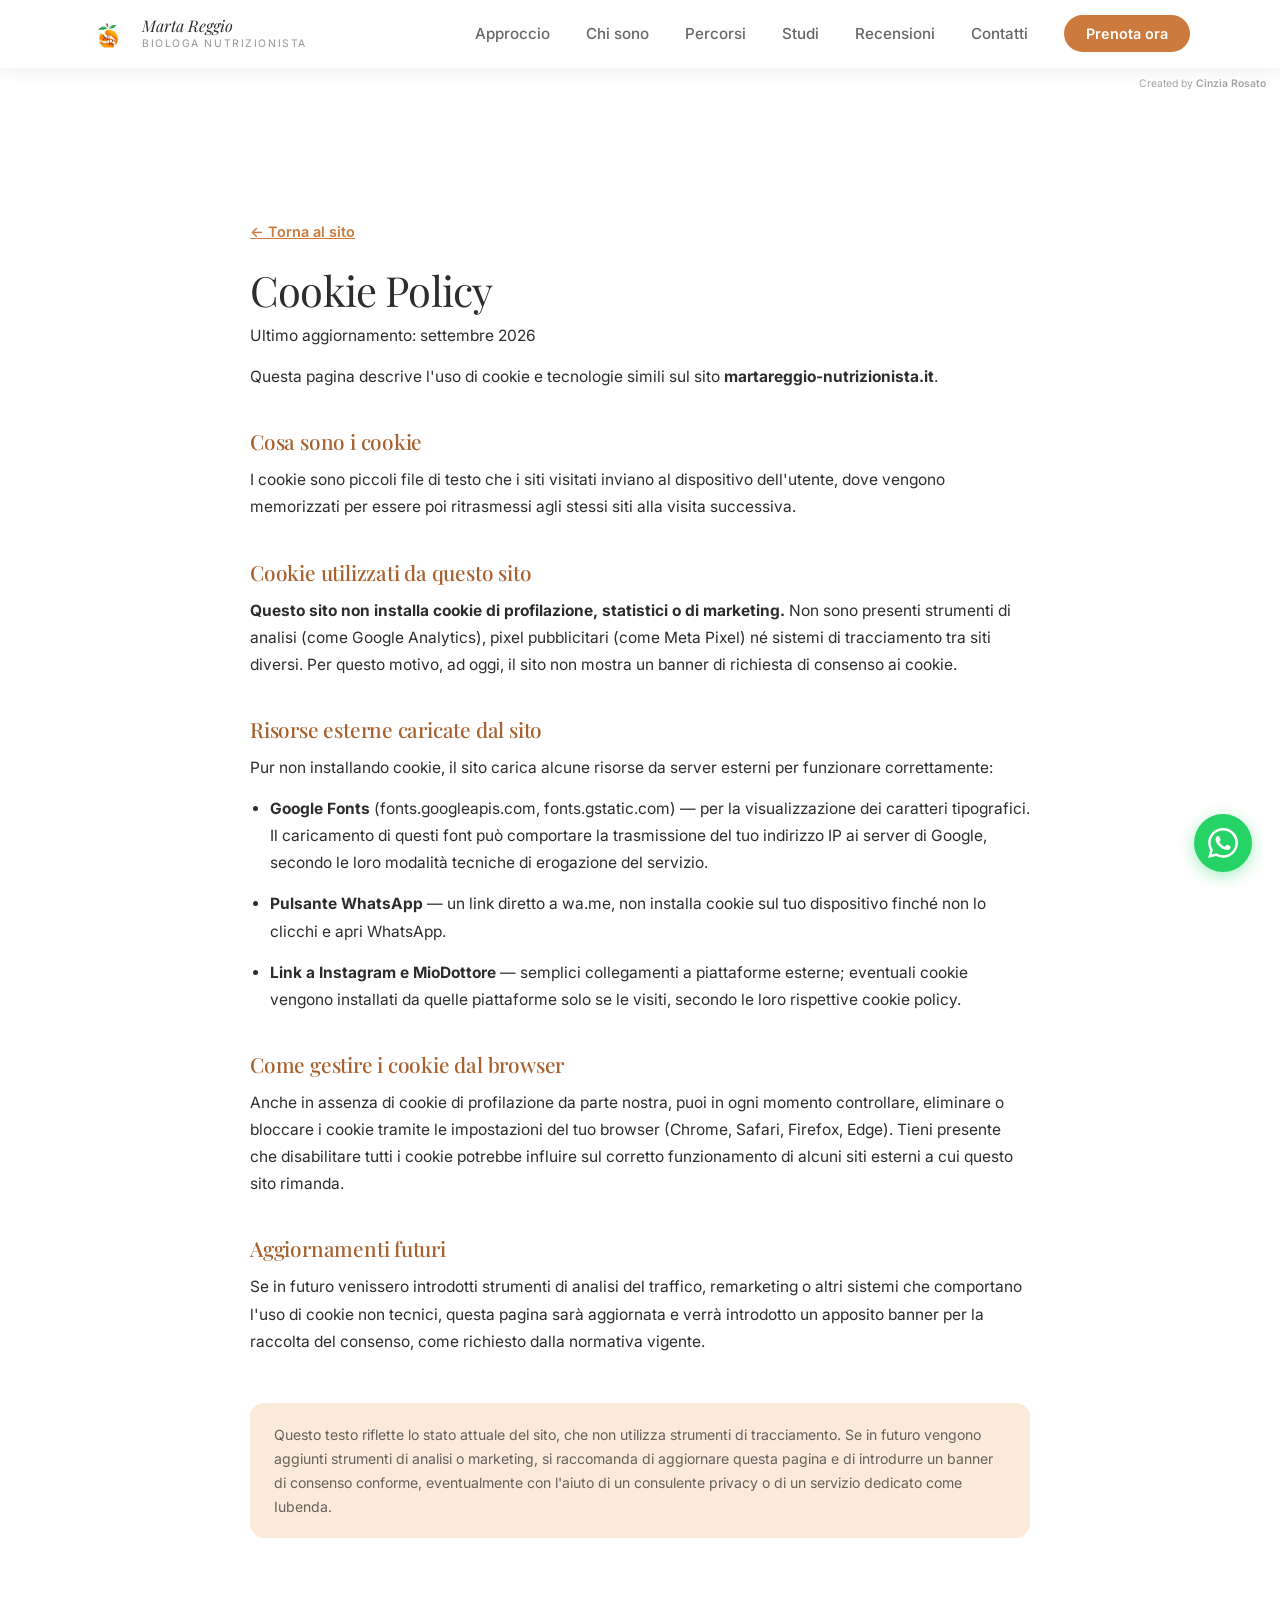
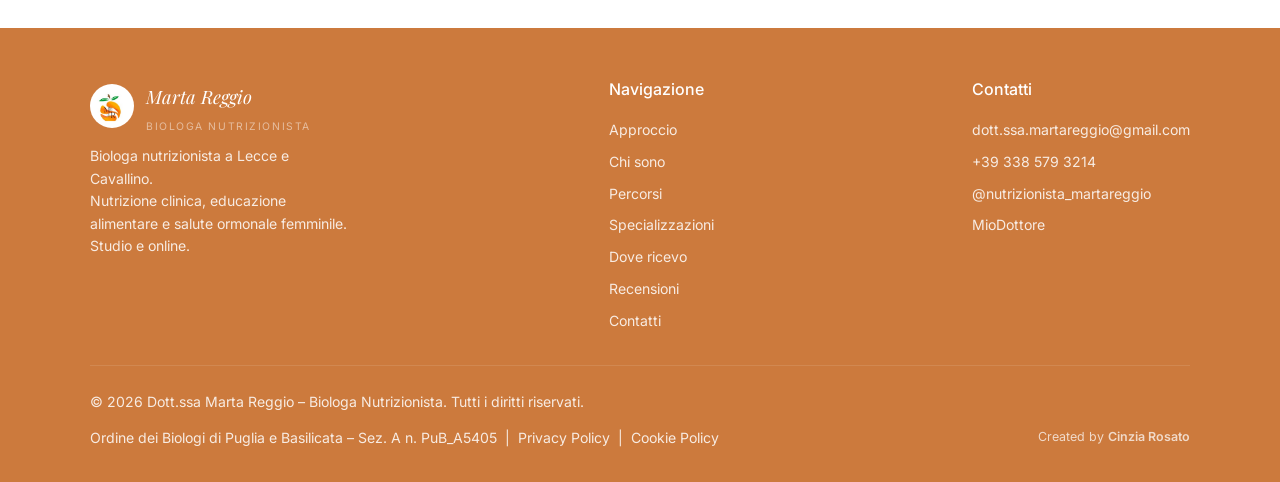
==== cookie-policy.html @ 6180960d "Restyling completo del sito ispirato a martareggio.base44.app - Palette arancione/pesca, font Playfa" ====
<!DOCTYPE html>
<html lang="it">
<head>
  <meta charset="UTF-8" />
  <meta name="viewport" content="width=device-width, initial-scale=1.0" />
  <title>Cookie Policy | Dott.ssa Marta Reggio</title>
  <meta name="description" content="Cookie policy del sito di Dott.ssa Marta Reggio, Biologa Nutrizionista." />
  <meta name="robots" content="noindex" />
  <link rel="icon" type="image/png" href="img/logo-icon.png" />
  <link rel="preconnect" href="https://fonts.googleapis.com" />
  <link rel="preconnect" href="https://fonts.gstatic.com" crossorigin />
  <link href="https://fonts.googleapis.com/css2?family=Playfair+Display:wght@400&family=Inter:wght@200;300;400;500;600&display=swap" rel="stylesheet" />
  <link rel="stylesheet" href="css/style.css" />
</head>
<body>

<div class="top-bar">
  <span class="site-credit">Created by <a href="https://instagram.com/rosatocinzia" target="_blank" rel="noopener">Cinzia Rosato</a></span>
</div>
<nav id="navbar">
  <div class="nav-inner">
    <a href="index.html" class="nav-logo">
      <img src="img/logo-icon.png" alt="Logo Marta Reggio" class="nav-logo-img" />
      <div class="nav-wordmark">
        <p class="name">Marta Reggio</p>
        <p class="role">Biologa Nutrizionista</p>
      </div>
    </a>
    <ul class="nav-links">
      <li><a href="index.html#approccio">Approccio</a></li>
      <li><a href="index.html#chi-sono">Chi sono</a></li>
      <li><a href="index.html#percorsi">Percorsi</a></li>
      <li><a href="index.html#dove-ricevo">Studi</a></li>
      <li><a href="index.html#testimonianze">Recensioni</a></li>
      <li><a href="index.html#contatti">Contatti</a></li>
      <li><a href="https://www.miodottore.it/z/AxaHVw" target="_blank" rel="noopener" class="btn-nav">Prenota ora</a></li>
    </ul>
    <div class="hamburger" onclick="toggleMenu()" id="hamburger">
      <span></span><span></span><span></span>
    </div>
  </div>
  <ul class="nav-mobile hidden" id="nav-mobile">
    <li><a href="index.html#approccio">Approccio</a></li>
    <li><a href="index.html#chi-sono">Chi sono</a></li>
    <li><a href="index.html#percorsi">Percorsi</a></li>
    <li><a href="index.html#dove-ricevo">Studi</a></li>
    <li><a href="index.html#testimonianze">Recensioni</a></li>
    <li><a href="index.html#contatti">Contatti</a></li>
    <li><a href="https://www.miodottore.it/z/AxaHVw" target="_blank" rel="noopener" class="btn-nav">Prenota ora</a></li>
  </ul>
</nav>

<section class="legal-page">
  <div class="container">
    <a href="index.html" class="back-link">← Torna al sito</a>
    <h1>Cookie Policy</h1>
    <p class="legal-updated">Ultimo aggiornamento: settembre 2026</p>

    <p>
      Questa pagina descrive l'uso di cookie e tecnologie simili sul sito
      <strong>martareggio-nutrizionista.it</strong>.
    </p>

    <h2>Cosa sono i cookie</h2>
    <p>
      I cookie sono piccoli file di testo che i siti visitati inviano al dispositivo dell'utente, dove
      vengono memorizzati per essere poi ritrasmessi agli stessi siti alla visita successiva.
    </p>

    <h2>Cookie utilizzati da questo sito</h2>
    <p>
      <strong>Questo sito non installa cookie di profilazione, statistici o di marketing.</strong> Non
      sono presenti strumenti di analisi (come Google Analytics), pixel pubblicitari (come Meta Pixel)
      né sistemi di tracciamento tra siti diversi. Per questo motivo, ad oggi, il sito non mostra un
      banner di richiesta di consenso ai cookie.
    </p>

    <h2>Risorse esterne caricate dal sito</h2>
    <p>
      Pur non installando cookie, il sito carica alcune risorse da server esterni per funzionare
      correttamente:
    </p>
    <ul>
      <li><strong>Google Fonts</strong> (fonts.googleapis.com, fonts.gstatic.com) — per la visualizzazione dei caratteri tipografici. Il caricamento di questi font può comportare la trasmissione del tuo indirizzo IP ai server di Google, secondo le loro modalità tecniche di erogazione del servizio.</li>
      <li><strong>Pulsante WhatsApp</strong> — un link diretto a wa.me, non installa cookie sul tuo dispositivo finché non lo clicchi e apri WhatsApp.</li>
      <li><strong>Link a Instagram e MioDottore</strong> — semplici collegamenti a piattaforme esterne; eventuali cookie vengono installati da quelle piattaforme solo se le visiti, secondo le loro rispettive cookie policy.</li>
    </ul>

    <h2>Come gestire i cookie dal browser</h2>
    <p>
      Anche in assenza di cookie di profilazione da parte nostra, puoi in ogni momento controllare,
      eliminare o bloccare i cookie tramite le impostazioni del tuo browser (Chrome, Safari, Firefox,
      Edge). Tieni presente che disabilitare tutti i cookie potrebbe influire sul corretto
      funzionamento di alcuni siti esterni a cui questo sito rimanda.
    </p>

    <h2>Aggiornamenti futuri</h2>
    <p>
      Se in futuro venissero introdotti strumenti di analisi del traffico, remarketing o altri sistemi
      che comportano l'uso di cookie non tecnici, questa pagina sarà aggiornata e verrà introdotto un
      apposito banner per la raccolta del consenso, come richiesto dalla normativa vigente.
    </p>

    <div class="legal-note">
      Questo testo riflette lo stato attuale del sito, che non utilizza strumenti di tracciamento. Se in
      futuro vengono aggiunti strumenti di analisi o marketing, si raccomanda di aggiornare questa
      pagina e di introdurre un banner di consenso conforme, eventualmente con l'aiuto di un consulente
      privacy o di un servizio dedicato come Iubenda.
    </div>
  </div>
</section>

<!-- FOOTER -->
<footer>
  <div class="footer-inner">
    <div class="footer-brand">
      <div class="nav-logo">
        <img src="img/logo-icon.png" alt="Logo Marta Reggio" class="nav-logo-img" />
        <div class="nav-wordmark">
          <p class="name">Marta Reggio</p>
          <p class="role">Biologa Nutrizionista</p>
        </div>
      </div>
      <p>Biologa nutrizionista a Lecce e Cavallino.<br>Nutrizione clinica, educazione alimentare e salute ormonale femminile.<br>Studio e online.</p>
    </div>
    <div class="footer-links">
      <h4>Navigazione</h4>
      <ul>
        <li><a href="index.html#approccio">Approccio</a></li>
        <li><a href="index.html#chi-sono">Chi sono</a></li>
        <li><a href="index.html#percorsi">Percorsi</a></li>
        <li><a href="index.html#specializzazioni">Specializzazioni</a></li>
        <li><a href="index.html#dove-ricevo">Dove ricevo</a></li>
        <li><a href="index.html#testimonianze">Recensioni</a></li>
        <li><a href="index.html#contatti">Contatti</a></li>
      </ul>
    </div>
    <div class="footer-links">
      <h4>Contatti</h4>
      <ul>
        <li><a href="mailto:dott.ssa.martareggio@gmail.com">dott.ssa.martareggio@gmail.com</a></li>
        <li><a href="https://wa.me/393385793214">+39 338 579 3214</a></li>
        <li><a href="https://instagram.com/nutrizionista_martareggio" target="_blank" rel="noopener">@nutrizionista_martareggio</a></li>
        <li><a href="https://www.miodottore.it/z/AxaHVw" target="_blank" rel="noopener">MioDottore</a></li>
      </ul>
    </div>
  </div>
  <div class="footer-bottom">
    <span>© 2026 Dott.ssa Marta Reggio – Biologa Nutrizionista. Tutti i diritti riservati.</span>
    <span>
      Ordine dei Biologi di Puglia e Basilicata – Sez. A n. PuB_A5405
      &nbsp;|&nbsp;
      <a href="privacy-policy.html" style="color:inherit;">Privacy Policy</a>
      &nbsp;|&nbsp;
      <a href="cookie-policy.html" style="color:inherit;">Cookie Policy</a>
    </span>
    <span class="site-credit">Created by <a href="https://instagram.com/rosatocinzia" target="_blank" rel="noopener">Cinzia Rosato</a></span>
  </div>
</footer>

<a href="https://wa.me/393385793214" class="wa-float" target="_blank" rel="noopener" title="Scrivimi su WhatsApp">
  <svg xmlns="http://www.w3.org/2000/svg" viewBox="0 0 24 24">
    <path d="M17.472 14.382c-.297-.149-1.758-.867-2.03-.967-.273-.099-.471-.148-.67.15-.197.297-.767.966-.94 1.164-.173.199-.347.223-.644.075-.297-.15-1.255-.463-2.39-1.475-.883-.788-1.48-1.761-1.653-2.059-.173-.297-.018-.458.13-.606.134-.133.298-.347.446-.52.149-.174.198-.298.298-.497.099-.198.05-.371-.025-.52-.075-.149-.669-1.612-.916-2.207-.242-.579-.487-.5-.669-.51-.173-.008-.371-.01-.57-.01-.198 0-.52.074-.792.372-.272.297-1.04 1.016-1.04 2.479 0 1.462 1.065 2.875 1.213 3.074.149.198 2.096 3.2 5.077 4.487.709.306 1.262.489 1.694.625.712.227 1.36.195 1.871.118.571-.085 1.758-.719 2.006-1.413.248-.694.248-1.289.173-1.413-.074-.124-.272-.198-.57-.347m-5.421 7.403h-.004a9.87 9.87 0 01-5.031-1.378l-.361-.214-3.741.982.998-3.648-.235-.374a9.86 9.86 0 01-1.51-5.26c.001-5.45 4.436-9.884 9.888-9.884 2.64 0 5.122 1.03 6.988 2.898a9.825 9.825 0 012.893 6.994c-.003 5.45-4.437 9.884-9.885 9.884m8.413-18.297A11.815 11.815 0 0012.05 0C5.495 0 .16 5.335.157 11.892c0 2.096.547 4.142 1.588 5.945L.057 24l6.305-1.654a11.882 11.882 0 005.683 1.448h.005c6.554 0 11.89-5.335 11.893-11.893a11.821 11.821 0 00-3.48-8.413z"/>
  </svg>
</a>

<script src="js/script.js"></script>
</body>
</html>
---- css/style.css ----
:root {
  --primary:       #CC7A3D;
  --primary-light: #F7E5DA;
  --primary-dark:  #A6612E;
  --bg:            #FBF6EF;
  --bg-section:    #FBEADA;
  --text:          #2D2D2D;
  --text-light:    rgba(45,45,45,.72);
  --accent:        var(--primary-dark);
  --accent-light:  var(--icon-tint);
  --white:         #FFFFFF;
  --shadow:        0 4px 24px rgba(60,40,20,.10);
  --radius:        14px;
  --gradient-peach: linear-gradient(135deg, #FBEADA 0%, #FCE2C4 60%, #FBEADA 100%);
  --gradient-white: linear-gradient(135deg, #FFFFFF 0%, #FCF8F3 100%);
  --icon-tint:     rgba(204,122,61,.10);
  --text-65:       rgba(45,45,45,.72);
  --text-60:       rgba(45,45,45,.72);
  --text-50:       rgba(45,45,45,.5);
  --text-35:       rgba(45,45,45,.35);
}

*, *::before, *::after { box-sizing: border-box; margin: 0; padding: 0; }
html { scroll-behavior: smooth; }
body { font-family: 'Inter', sans-serif; background: var(--bg); color: var(--text); line-height: 1.7; font-weight: 400; }
img { max-width: 100%; display: block; }
a { color: inherit; text-decoration: none; }
section { padding: 80px 24px; position: relative; overflow: hidden; }
.container { max-width: 1100px; margin: 0 auto; position: relative; z-index: 1; }
h1 { font-family: 'Playfair Display', Georgia, serif; font-weight: 400; letter-spacing: -.02em; line-height: 1.05; }
h2 { font-family: 'Playfair Display', Georgia, serif; font-weight: 400; letter-spacing: -.01em; line-height: 1.15; }
h3 { font-family: 'Playfair Display', Georgia, serif; font-weight: 500; letter-spacing: normal; line-height: 1.375; }

/* ETICHETTA A TRATTINO (eyebrow) — sostituisce le pillole colorate */
.eyebrow { display: flex; align-items: center; gap: 12px; margin-bottom: 16px; }
.eyebrow .dash { width: 24px; height: 1px; background: var(--primary); flex-shrink: 0; }
.eyebrow p, .eyebrow span { font-size: .75rem; letter-spacing: .25em; text-transform: uppercase; color: var(--primary); font-weight: 500; }
.section-header .eyebrow, .cta-box .eyebrow { justify-content: center; }

/* ICONE SVG (lucide) nei cerchietti tinta */
.pillar-icon svg, .card-icon svg, .luogo-icon svg, .contact-icon svg, .spec-icon svg {
  width: 20px; height: 20px; color: var(--primary); stroke-width: 1.5;
}

/* SFONDO A "BLOB" SFUMATI (radial, come sito di riferimento) */
.bg-blob { position: absolute; border-radius: 50%; pointer-events: none; z-index: 0; }
.bg-blob.blob-primary { background: radial-gradient(circle, rgba(204,122,61,.20) 0%, transparent 70%); }
.bg-blob.blob-peach   { background: radial-gradient(circle, rgba(255,255,255,.7) 0%, transparent 70%); }

/* ANIMAZIONI DI COMPARSA ALLO SCROLL
   Lo stato nascosto viene applicato via JS (classe reveal-init) solo se
   IntersectionObserver è disponibile: senza JS il contenuto resta sempre visibile. */
[data-reveal].reveal-init {
  opacity: 0;
  transform: translateY(16px);
  transition: opacity .4s cubic-bezier(.22,.61,.36,1), transform .4s cubic-bezier(.22,.61,.36,1);
  transition-delay: var(--reveal-delay, 0s);
}
[data-reveal].reveal-init.is-visible { opacity: 1; transform: translateY(0); }
.cards-grid [data-reveal]:nth-child(2) { --reveal-delay: .05s; }
.cards-grid [data-reveal]:nth-child(3) { --reveal-delay: .1s; }
.cards-grid [data-reveal]:nth-child(4) { --reveal-delay: .15s; }
.cards-grid [data-reveal]:nth-child(5) { --reveal-delay: .2s; }
.cards-grid [data-reveal]:nth-child(6) { --reveal-delay: .25s; }
.spec-grid [data-reveal]:nth-child(2), .pillars-grid [data-reveal]:nth-child(2) { --reveal-delay: .07s; }
.spec-grid [data-reveal]:nth-child(3), .pillars-grid [data-reveal]:nth-child(3) { --reveal-delay: .14s; }
.spec-grid [data-reveal]:nth-child(4), .pillars-grid [data-reveal]:nth-child(4) { --reveal-delay: .21s; }
.luoghi-grid [data-reveal]:nth-child(2) { --reveal-delay: .07s; }
.luoghi-grid [data-reveal]:nth-child(3) { --reveal-delay: .14s; }
.reviews-grid [data-reveal]:nth-child(2) { --reveal-delay: .07s; }
.reviews-grid [data-reveal]:nth-child(3) { --reveal-delay: .14s; }

@media (prefers-reduced-motion: reduce) {
  [data-reveal].reveal-init { opacity: 1; transform: none; transition: none; }
}

/* TOP BAR (credito) */
.top-bar { position: fixed; top: 68px; right: 14px; z-index: 90; pointer-events: none; }
.top-bar .site-credit { font-size: .65rem; color: var(--text-light); opacity: .6; pointer-events: auto; }
.top-bar .site-credit a { color: var(--text-light); }

/* NAV */
nav { position: sticky; top: 0; z-index: 100; background: var(--white); box-shadow: 0 2px 16px rgba(46,31,15,.08); padding: 0 24px; }
.nav-inner { max-width: 1100px; margin: 0 auto; display: flex; align-items: center; justify-content: space-between; height: 68px; }
.nav-logo { display: flex; align-items: center; gap: 12px; }
.nav-logo-img { width: 40px; height: 40px; border-radius: 50%; object-fit: cover; display: block; }
.nav-wordmark .name { font-family: 'Playfair Display', serif; font-style: italic; font-size: 1rem; color: var(--text); line-height: 1.2; }
.nav-wordmark .role { font-size: .65rem; color: rgba(45,45,45,.5); letter-spacing: .15em; text-transform: uppercase; }
.nav-links { display: flex; align-items: center; gap: 36px; list-style: none; }
.nav-links a { font-size: .95rem; font-weight: 500; color: var(--text-light); transition: color .2s; }
.nav-links a:hover { color: var(--primary); }
.btn-nav { background: var(--primary); color: var(--white) !important; padding: 10px 22px; border-radius: 30px; font-weight: 600 !important; font-size: .9rem !important; transition: background .2s, transform .15s !important; }
.btn-nav:hover { background: var(--primary-dark) !important; transform: translateY(-1px); }
.hamburger { display: none; flex-direction: column; gap: 5px; cursor: pointer; padding: 6px; }
.hamburger span { display: block; width: 24px; height: 2px; background: var(--text); border-radius: 2px; transition: .3s; }
.nav-mobile { display: none; }

/* HERO */
#home { padding: 0; background: linear-gradient(135deg, var(--bg-section) 0%, var(--bg) 100%); min-height: 90vh; display: flex; align-items: center; }
.hero-bg-photo {
  position: absolute; top: 0; right: 0; bottom: 0; width: 40%;
  background-image: url('../img/foto-marta-hero.jpg'); background-size: cover; background-position: top center;
  -webkit-mask-image: linear-gradient(to left, rgba(0,0,0,.95) 48%, transparent 95%);
  mask-image: linear-gradient(to left, rgba(0,0,0,.95) 48%, transparent 95%);
  opacity: .75; z-index: 0; pointer-events: none;
}
.hero-bg-fade {
  position: absolute; inset: 0; z-index: 0; pointer-events: none;
  background: linear-gradient(to right, var(--bg-section) 0%, rgba(251,234,218,.7) 24%, transparent 52%);
}
.hero-inner { padding: 100px clamp(24px, 6vw, 90px); position: relative; z-index: 1; }
.hero-text { max-width: 600px; }
.hero-title { font-size: clamp(2.4rem, 5vw, 4.2rem); font-weight: 400; color: var(--text); margin-bottom: 32px; }
.hero-title em { font-style: normal; color: var(--primary); }
.hero-sub { font-size: 1.1rem; color: var(--text-light); margin-bottom: 36px; max-width: 460px; }
.hero-ctas { display: flex; gap: 16px; flex-wrap: wrap; }
.btn-primary { background: var(--primary); color: var(--white); padding: 14px 30px; border-radius: 30px; font-weight: 600; font-size: 1rem; transition: background .2s, transform .15s; cursor: pointer; border: none; display: inline-block; }
.btn-primary:hover { background: var(--primary-dark); transform: translateY(-2px); }
.btn-outline { background: transparent; color: var(--primary); padding: 13px 28px; border-radius: 30px; font-weight: 600; font-size: 1rem; border: 2px solid var(--primary); transition: all .2s; cursor: pointer; display: inline-block; }
.btn-outline:hover { background: var(--primary); color: var(--white); transform: translateY(-2px); }
.hero-trust { display: flex; align-items: center; gap: 8px; margin-top: 30px; font-size: .88rem; color: var(--text-light); }
.hero-trust strong { color: var(--primary); font-weight: 600; }
.hero-locationline { display: flex; align-items: center; gap: 12px; margin-top: 24px; }
.hero-locationline .dash { width: 32px; height: 1px; background: rgba(45,45,45,.2); }
.hero-locationline p { font-size: .7rem; letter-spacing: .25em; text-transform: uppercase; color: rgba(45,45,45,.35); }

/* CHI SONO */
#chi-sono { background: var(--white); }
.chisono-inner { display: grid; grid-template-columns: 1fr 1fr; gap: 60px; align-items: center; }
.chisono-photo { width: 100%; aspect-ratio: 3/4; border-radius: var(--radius); background: var(--bg-section); display: flex; align-items: center; justify-content: center; overflow: hidden; }
.chisono-photo img { width: 100%; height: 100%; object-fit: cover; object-position: top center; }
.section-title { font-size: clamp(1.8rem, 3.5vw, 2.6rem); margin-bottom: 20px; }
.section-title em { font-style: normal; color: var(--primary); }
.chisono-text p { color: var(--text-light); margin-bottom: 16px; }
.qualifiche { list-style: none; margin-top: 24px; display: flex; flex-direction: column; gap: 10px; }
.qualifiche li { display: flex; align-items: flex-start; gap: 12px; font-size: .95rem; color: var(--text); }
.qualifiche li::before { content: "✓"; background: var(--primary-light); color: var(--primary-dark); width: 22px; height: 22px; border-radius: 50%; display: flex; align-items: center; justify-content: center; font-size: .75rem; font-weight: 700; flex-shrink: 0; margin-top: 2px; }
.miodottore-btn { display: inline-block; margin-top: 28px; background: var(--bg-section); color: var(--primary-dark); padding: 12px 24px; border-radius: 30px; font-weight: 600; font-size: .9rem; border: 1.5px solid var(--primary-light); transition: all .2s; }
.miodottore-btn:hover { background: var(--primary); color: var(--white); border-color: var(--primary); }

/* APPROCCIO */
#approccio { background: var(--bg-section); }
.approccio-bg-photo {
  position: absolute; top: 0; left: 0; bottom: 0; width: 40%;
  background-image: url('../img/foto-marta-approccio.jpg'); background-size: cover; background-position: top center;
  -webkit-mask-image: linear-gradient(to right, rgba(0,0,0,.95) 48%, transparent 95%);
  mask-image: linear-gradient(to right, rgba(0,0,0,.95) 48%, transparent 95%);
  opacity: .75; z-index: 0; pointer-events: none;
}
.approccio-bg-fade {
  position: absolute; inset: 0; z-index: 0; pointer-events: none;
  background: linear-gradient(to left, var(--bg-section) 0%, rgba(251,234,218,.7) 24%, transparent 52%);
}
#approccio .section-header { text-align: right; margin-left: auto; max-width: 600px; }
#approccio .section-header .eyebrow { justify-content: flex-end; }
#approccio .section-header p { max-width: none; margin: 12px 0 0 0; font-size: 1.08rem; }
@media (max-width: 900px) {
  #approccio .section-header { text-align: center; margin-left: unset; max-width: none; }
  #approccio .section-header .eyebrow { justify-content: center; }
  #approccio .section-header p { margin: 12px auto 0; max-width: 540px; }
  .approccio-bg-photo { width: 65%; opacity: .18; }
}
.pillars-grid { display: grid; grid-template-columns: repeat(3, 1fr); gap: 24px; }
.pillars-grid.compact .pillar-card { background: var(--gradient-white); padding: 32px 26px; text-align: center; }
.pillar-card { position: relative; border-radius: var(--radius); box-shadow: var(--shadow); transition: transform .5s, box-shadow .5s; }
.pillar-card:hover { transform: translateY(-8px); box-shadow: 0 14px 36px rgba(60,40,20,.14); }
.pillars-grid.featured .pillar-card:hover { box-shadow: 0 8px 40px rgba(0,0,0,.04), 0 2px 12px rgba(0,0,0,.03); }
.pillars-grid.compact .pillar-icon { width: 56px; height: 56px; margin: 0 auto 16px; border-radius: 50%; background: var(--icon-tint); display: flex; align-items: center; justify-content: center; font-size: 1.6rem; }
.pillars-grid.compact h3 { font-size: 1.125rem; margin-bottom: 8px; }
.pillars-grid.compact p { font-size: .92rem; color: var(--text-65); font-weight: 300; }

/* SPECIALIZZAZIONI — pilastri principali (stile identico al sito di riferimento) */
.pillars-grid.featured .pillar-card {
  background: var(--white); padding: 32px; border-radius: 16px; box-shadow: 0 8px 40px rgba(0,0,0,.04), 0 2px 12px rgba(0,0,0,.03);
  display: flex; flex-direction: column; overflow: hidden;
}
@media (min-width: 768px) { .pillars-grid.featured .pillar-card { padding: 40px; } }
.pillars-grid.featured .pillar-num {
  position: absolute; top: 24px; right: 28px; font-family: 'Playfair Display', serif; font-size: 3.2rem;
  font-weight: 200; line-height: 1; color: var(--primary); opacity: .16; user-select: none; pointer-events: none;
}
.pillars-grid.featured .pillar-icon { width: 48px; height: 48px; border-radius: 50%; background: var(--icon-tint); display: flex; align-items: center; justify-content: center; margin-bottom: 28px; }
.pillars-grid.featured .pillar-tag { font-size: .65rem; letter-spacing: .25em; text-transform: uppercase; color: rgba(204,122,61,.6); font-weight: 500; margin-bottom: 12px; }
.pillars-grid.featured h3 { font-size: 1.125rem; margin-bottom: 8px; }
.pillars-grid.featured .pillar-lead { color: var(--primary); font-weight: 300; font-style: italic; font-size: .75rem; margin-bottom: 16px; }
.pillars-grid.featured p.pillar-desc { color: var(--text-60); font-size: .875rem; line-height: 1.75; font-weight: 300; }
.pillars-grid.featured .pillar-hoverline {
  position: absolute; bottom: 0; left: 0; right: 0; height: 2px; border-radius: 0 0 16px 16px;
  background: linear-gradient(to right, rgba(204,122,61,0) 0%, rgba(204,122,61,.4) 50%, rgba(204,122,61,0) 100%);
  opacity: 0; transition: opacity .5s;
}
.pillars-grid.featured .pillar-card:hover .pillar-hoverline { opacity: 1; }

/* Fascia secondaria di aree extra sotto i pilastri */
.spec-secondary-title { text-align: center; font-size: .85rem; font-weight: 600; letter-spacing: .06em; text-transform: uppercase; color: var(--text-light); margin: 56px 0 24px; }

.pillars-grid.featured { grid-template-columns: repeat(4, 1fr); }

@media (max-width: 1100px) {
  .pillars-grid.featured { grid-template-columns: repeat(2, 1fr); }
}
@media (max-width: 700px) {
  .pillars-grid.featured { grid-template-columns: 1fr; }
}
@media (max-width: 900px) {
  .pillars-grid { grid-template-columns: 1fr; }
}

/* PERCORSI */
#percorsi { background: var(--white); }
.steps-grid { display: grid; grid-template-columns: 1fr auto 1fr; gap: 28px; align-items: stretch; margin-bottom: 56px; }
.step-card { background: var(--gradient-peach); border-radius: var(--radius); padding: 40px 36px; box-shadow: var(--shadow); display: flex; flex-direction: column; }
.step-num { font-family: 'Playfair Display', serif; font-size: 3rem; color: rgba(204,122,61,.35); font-weight: 400; line-height: 1; margin-bottom: 10px; }
.step-card h3 { font-size: 1.3rem; font-weight: 500; margin-bottom: 12px; }
.step-card p { color: var(--text-light); font-size: .95rem; flex: 1; margin-bottom: 18px; }
.step-meta { font-size: .78rem; color: var(--primary-dark); font-weight: 600; letter-spacing: .02em; padding-top: 16px; border-top: 1px solid var(--bg-section); }
.step-connector { width: 1px; background: var(--primary-light); position: relative; align-self: center; height: 60%; }
.step-connector::after { content: "→"; position: absolute; top: 50%; left: 50%; transform: translate(-50%,-50%); color: var(--primary); background: var(--white); width: 30px; height: 30px; border-radius: 50%; display: flex; align-items: center; justify-content: center; font-size: .85rem; box-shadow: var(--shadow); }
@media (max-width: 768px) {
  .steps-grid { grid-template-columns: 1fr; }
  .step-connector { width: 60%; height: 1px; margin: 0 auto; }
  .step-connector::after { content: "↓"; }
}
.section-header { text-align: center; margin-bottom: 56px; }
.section-header p { color: var(--text-light); max-width: 540px; margin: 12px auto 0; font-size: 1.05rem; }
.cards-grid { display: grid; grid-template-columns: repeat(auto-fit, minmax(240px, 1fr)); gap: 24px; }
.card { background: var(--gradient-peach); border-radius: var(--radius); padding: 32px 28px; box-shadow: var(--shadow); transition: transform .2s, box-shadow .2s; display: flex; flex-direction: column; gap: 14px; cursor: pointer; }
.card:hover { transform: translateY(-6px); box-shadow: 0 12px 36px rgba(60,40,20,.14); }
.card-icon { width: 48px; height: 48px; border-radius: 50%; background: var(--icon-tint); display: flex; align-items: center; justify-content: center; margin-bottom: 4px; }
.card h3 { font-size: 1.15rem; font-weight: 500; }
.card-desc { color: var(--text-light); font-size: .93rem; flex: 1; }
.card-meta { display: flex; flex-direction: column; gap: 6px; padding-top: 14px; border-top: 1px solid var(--bg-section); }
.card-meta span { font-size: .82rem; color: var(--text-light); display: flex; align-items: center; gap: 7px; }
.card-meta span::before { content: ""; width: 6px; height: 6px; border-radius: 50%; background: var(--primary-light); flex-shrink: 0; }
.card-price { font-size: 1.1rem; font-weight: 700; color: var(--primary); font-family: 'Inter', sans-serif; margin-top: 4px; }
.card.featured { background: var(--primary); color: var(--white); }
.card.featured .card-desc, .card.featured .card-meta span { color: rgba(255,255,255,.8); }
.card.featured .card-icon { background: rgba(255,255,255,.2); }
.card.featured .card-meta { border-top-color: rgba(255,255,255,.2); }
.card.featured .card-meta span::before { background: rgba(255,255,255,.5); }
.card.featured .card-price { color: var(--white); }

/* SPECIALIZZAZIONI — sfondo sfumato (blob), senza foto */
#specializzazioni { background: var(--bg-section); }
.spec-grid { display: grid; grid-template-columns: repeat(auto-fit, minmax(200px, 1fr)); gap: 20px; margin-top: 48px; }
.spec-item { background: var(--gradient-white); box-shadow: var(--shadow); border-radius: var(--radius); padding: 28px 24px; display: flex; flex-direction: column; gap: 12px; transition: transform .2s; }
.spec-item:hover { transform: translateY(-4px); }
.spec-icon { width: 48px; height: 48px; border-radius: 50%; background: var(--icon-tint); display: flex; align-items: center; justify-content: center; }
.spec-item h4 { font-family: 'Inter', sans-serif; font-weight: 500; font-size: 1.05rem; color: var(--text); }
.spec-item p { font-size: .87rem; color: var(--text-light); }

/* DOVE RICEVO */
#dove-ricevo { background: var(--white); }
.luoghi-grid { display: grid; grid-template-columns: repeat(auto-fit, minmax(280px, 1fr)); gap: 24px; margin-top: 48px; }
.luogo-card { background: var(--gradient-peach); border-radius: var(--radius); padding: 32px 28px; box-shadow: var(--shadow); display: flex; flex-direction: column; gap: 14px; }
.luogo-icon { width: 48px; height: 48px; border-radius: 50%; background: var(--icon-tint); display: flex; align-items: center; justify-content: center; }
.luogo-card h3 { font-size: 1.15rem; font-weight: 500; }
.luogo-card p { font-size: .9rem; color: var(--text-light); }
.luogo-card address { font-style: normal; font-size: .88rem; color: var(--text-light); }
.luogo-tag { display: inline-block; background: var(--white); color: var(--accent); font-size: .75rem; font-weight: 600; padding: 4px 12px; border-radius: 20px; }

/* TESTIMONIANZE */
#testimonianze { background: var(--bg-section); }
.reviews-stars { display: flex; gap: 4px; margin-bottom: 8px; font-size: 1.1rem; }
.reviews-meta { display: flex; align-items: center; gap: 16px; margin-bottom: 48px; flex-wrap: wrap; }
.reviews-meta .rating { font-size: 2.5rem; font-weight: 600; color: var(--primary); font-family: 'Inter', sans-serif; }
.reviews-meta .rating-info p { color: var(--text-light); font-size: .9rem; }
.reviews-grid { display: grid; grid-template-columns: repeat(auto-fit, minmax(280px, 1fr)); gap: 20px; }
.review-card { background: var(--gradient-white); border-radius: var(--radius); padding: 28px; box-shadow: var(--shadow); }
.review-header { display: flex; align-items: center; gap: 12px; margin-bottom: 14px; }
.review-avatar { width: 42px; height: 42px; border-radius: 50%; background: var(--primary-light); display: flex; align-items: center; justify-content: center; font-weight: 700; color: var(--primary-dark); font-size: .95rem; }
.review-name { font-weight: 600; font-size: .95rem; }
.review-date { font-size: .78rem; color: var(--text-light); }
.review-stars { font-size: .9rem; margin-bottom: 10px; }
.review-text { font-size: .9rem; color: var(--text-light); line-height: 1.65; }

/* CTA FINALE */
#cta-finale { background: var(--white); }
.cta-box { position: relative; overflow: hidden; background: var(--gradient-peach); border-radius: 24px; padding: 64px 40px; text-align: center; }
.cta-box .section-title { max-width: 640px; margin: 0 auto 32px; }
.cta-box .hero-ctas { justify-content: center; }
.cta-box > * { position: relative; z-index: 1; }
.cta-photo { position: absolute; top: 0; bottom: 0; width: 26%; background-size: cover; background-position: top center; opacity: .55; z-index: 0; pointer-events: none; }
.cta-photo.left { left: 0; background-image: url('../img/foto-marta-cta1.jpg'); -webkit-mask-image: linear-gradient(to right, rgba(0,0,0,.85) 25%, transparent 90%); mask-image: linear-gradient(to right, rgba(0,0,0,.85) 25%, transparent 90%); }
.cta-photo.right { right: 0; background-image: url('../img/foto-marta-cta2.jpg'); -webkit-mask-image: linear-gradient(to left, rgba(0,0,0,.85) 25%, transparent 90%); mask-image: linear-gradient(to left, rgba(0,0,0,.85) 25%, transparent 90%); }
@media (max-width: 900px) {
  .cta-photo { display: none; }
}

/* CONTATTI */
#contatti { background: var(--white); }
.contatti-inner { display: grid; grid-template-columns: 1fr 1fr; gap: 60px; }
.contatti-info h2 { margin-bottom: 16px; }
.contatti-info > p { color: var(--text-light); margin-bottom: 36px; }
.contact-items { display: flex; flex-direction: column; gap: 20px; }
.contact-item { display: flex; gap: 16px; align-items: flex-start; }
.contact-icon { width: 46px; height: 46px; border-radius: 50%; background: var(--icon-tint); display: flex; align-items: center; justify-content: center; flex-shrink: 0; }
.contact-item h4 { font-family: 'Inter', sans-serif; font-weight: 600; font-size: .95rem; }
.contact-item a, .contact-item p { color: var(--text-light); font-size: .9rem; transition: color .2s; }
.contact-item a:hover { color: var(--primary); }
.contact-form { background: var(--gradient-peach); border-radius: var(--radius); padding: 40px 36px; }
.contact-form h3 { margin-bottom: 28px; font-size: 1.4rem; }
.form-group { margin-bottom: 18px; }
.form-group label { display: block; font-size: .88rem; font-weight: 600; margin-bottom: 7px; color: var(--text); }
.form-group input, .form-group select, .form-group textarea { width: 100%; padding: 12px 16px; border: 1.5px solid var(--primary-light); border-radius: 10px; background: var(--white); font-family: 'Inter', sans-serif; font-size: .95rem; color: var(--text); transition: border-color .2s; outline: none; }
.form-group input:focus, .form-group select:focus, .form-group textarea:focus { border-color: var(--primary); }
.form-group textarea { resize: vertical; min-height: 100px; }
.form-row { display: grid; grid-template-columns: 1fr 1fr; gap: 16px; }
.btn-form { width: 100%; padding: 14px; background: var(--primary); color: var(--white); border: none; border-radius: 30px; font-family: 'Inter', sans-serif; font-size: 1rem; font-weight: 600; cursor: pointer; transition: background .2s, transform .15s; margin-top: 8px; }
.btn-form:hover { background: var(--primary-dark); transform: translateY(-1px); }


/* FOOTER */
footer { background: var(--primary); color: rgba(255,255,255,.85); padding: 48px 24px 32px; font-size: .88rem; }
.footer-inner { max-width: 1100px; margin: 0 auto; display: flex; flex-wrap: wrap; justify-content: space-between; align-items: flex-start; gap: 32px; margin-bottom: 32px; }
.footer-brand .nav-logo-img { width: 44px; height: 44px; }
.footer-brand .nav-wordmark .name { color: var(--white); font-size: 1.15rem; }
.footer-brand .nav-wordmark .role { color: rgba(255,255,255,.5); }
.footer-brand p { margin-top: 10px; max-width: 260px; line-height: 1.6; }
.footer-links h4 { color: var(--white); font-family: 'Inter', sans-serif; font-weight: 500; font-size: 1rem; margin-bottom: 14px; }
.footer-links ul { list-style: none; display: flex; flex-direction: column; gap: 8px; }
.footer-links a { transition: color .2s; }
.footer-links a:hover { color: var(--primary-light); }
.footer-bottom { max-width: 1100px; margin: 0 auto; border-top: 1px solid rgba(255,255,255,.1); padding-top: 24px; display: flex; flex-wrap: wrap; justify-content: space-between; gap: 12px; }
.footer-bottom a { transition: color .2s; }
.footer-bottom a:hover { color: var(--primary-light); }
.site-credit { font-size: .78rem; opacity: .85; }
.site-credit a { font-weight: 600; text-decoration: none; }
.site-credit a:hover { text-decoration: underline; }

/* PAGINE LEGALI */
.legal-page { padding: 150px 24px 90px; background: var(--white); }
.legal-page .container { max-width: 780px; }
.legal-page h1 { font-size: clamp(2rem, 4vw, 2.6rem); margin-bottom: 10px; }
.legal-updated { color: var(--text-light); font-size: .85rem; margin-bottom: 40px; }
.legal-page h2 { font-family: 'Playfair Display', serif; font-size: 1.3rem; font-weight: 500; margin: 40px 0 12px; color: var(--primary-dark); }
.legal-page p, .legal-page li { color: var(--text); font-size: .97rem; line-height: 1.75; margin-bottom: 14px; }
.legal-page ul { padding-left: 20px; margin-bottom: 14px; }
.legal-page a { color: var(--primary); text-decoration: underline; }
.legal-note { background: var(--bg-section); border-radius: var(--radius); padding: 20px 24px; font-size: .88rem; color: var(--text-light); margin-top: 48px; }
.back-link { display: inline-block; margin-bottom: 24px; font-size: .9rem; font-weight: 600; color: var(--primary); }

/* WHATSAPP FLOAT */
.wa-float { position: fixed; bottom: 28px; right: 28px; z-index: 200; width: 58px; height: 58px; border-radius: 50%; background: #25D366; display: flex; align-items: center; justify-content: center; box-shadow: 0 4px 16px rgba(37,211,102,.4); transition: transform .2s; }
.wa-float:hover { transform: scale(1.1); }
.wa-float svg { width: 30px; height: 30px; fill: white; }

/* RESPONSIVE */
@media (max-width: 768px) {
  .nav-links { display: none; }
  .hamburger { display: flex; }
  .nav-mobile { display: flex; flex-direction: column; gap: 0; background: var(--white); border-top: 1px solid var(--bg-section); padding: 12px 24px 24px; }
  .nav-mobile.hidden { display: none; }
  .nav-mobile li { list-style: none; }
  .nav-mobile a { display: block; padding: 14px 0; font-size: 1rem; font-weight: 500; color: var(--text-light); border-bottom: 1px solid var(--bg-section); }
  .nav-mobile .btn-nav { margin-top: 16px; display: inline-block; padding: 13px 28px; text-align: center; }
  .hero-inner { padding: 60px 24px; }
  .hero-text { max-width: none; }
  .hero-bg-photo { width: 100%; opacity: .18; -webkit-mask-image: linear-gradient(to top, transparent 0%, rgba(0,0,0,.85) 55%); mask-image: linear-gradient(to top, transparent 0%, rgba(0,0,0,.85) 55%); }
  .chisono-inner, .contatti-inner { grid-template-columns: 1fr; gap: 40px; }
  .chisono-photo { max-width: 340px; margin: 0 auto; }
  .form-row { grid-template-columns: 1fr; }
  section { padding: 60px 20px; }
  .contact-form { padding: 28px 24px; }
}
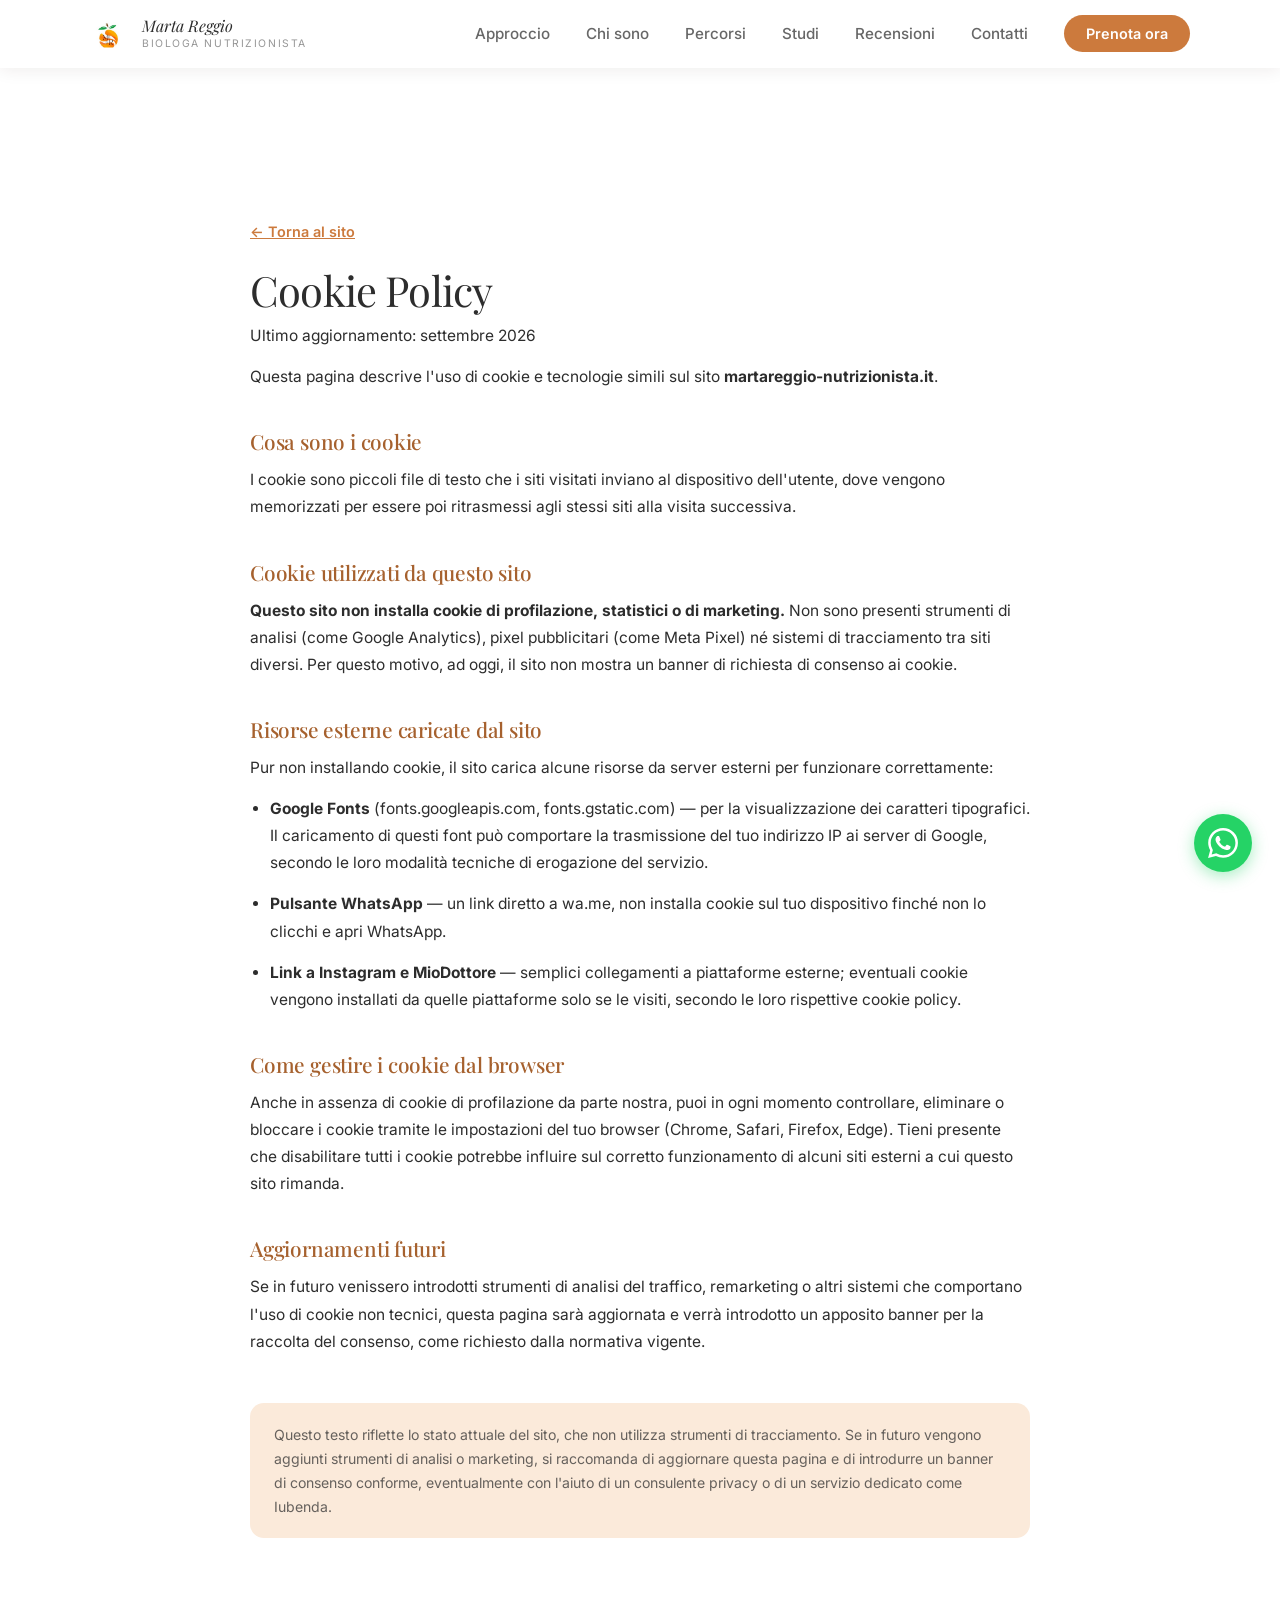
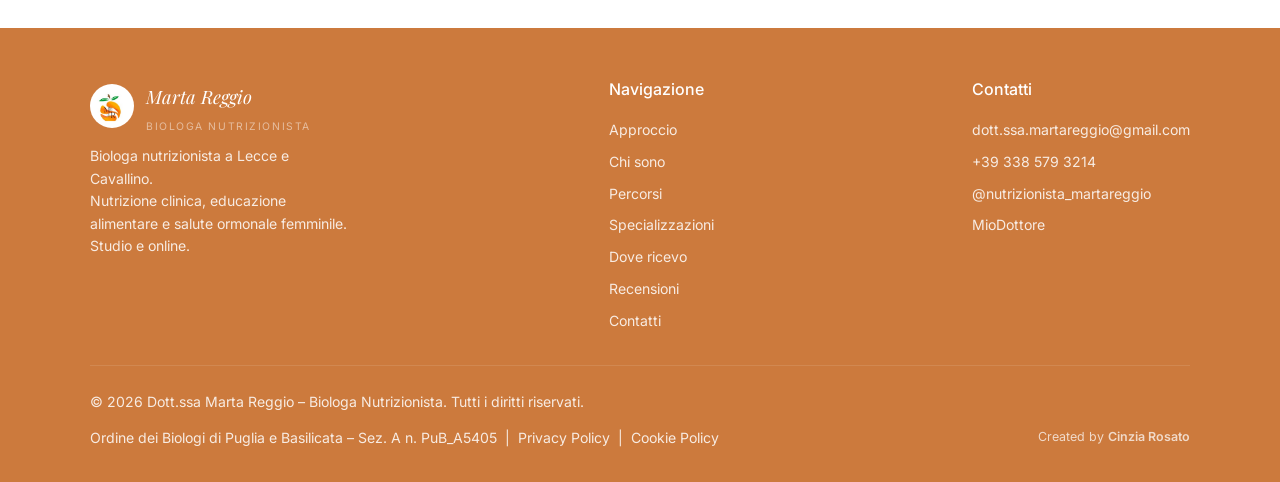
==== commit 2f05c108: "Sistema credito header/footer e rifiniture varie post-review - Fix bug HTML: link Instagram annidato" ====
--- a/cookie-policy.html
+++ b/cookie-policy.html
@@ -14,9 +14,6 @@
 </head>
 <body>
 
-<div class="top-bar">
-  <span class="site-credit">Created by <a href="https://instagram.com/rosatocinzia" target="_blank" rel="noopener">Cinzia Rosato</a></span>
-</div>
 <nav id="navbar">
   <div class="nav-inner">
     <a href="index.html" class="nav-logo">
--- a/css/style.css
+++ b/css/style.css
@@ -75,9 +75,6 @@
 }
 
 /* TOP BAR (credito) */
-.top-bar { position: fixed; top: 68px; right: 14px; z-index: 90; pointer-events: none; }
-.top-bar .site-credit { font-size: .65rem; color: var(--text-light); opacity: .6; pointer-events: auto; }
-.top-bar .site-credit a { color: var(--text-light); }
 
 /* NAV */
 nav { position: sticky; top: 0; z-index: 100; background: var(--white); box-shadow: 0 2px 16px rgba(46,31,15,.08); padding: 0 24px; }
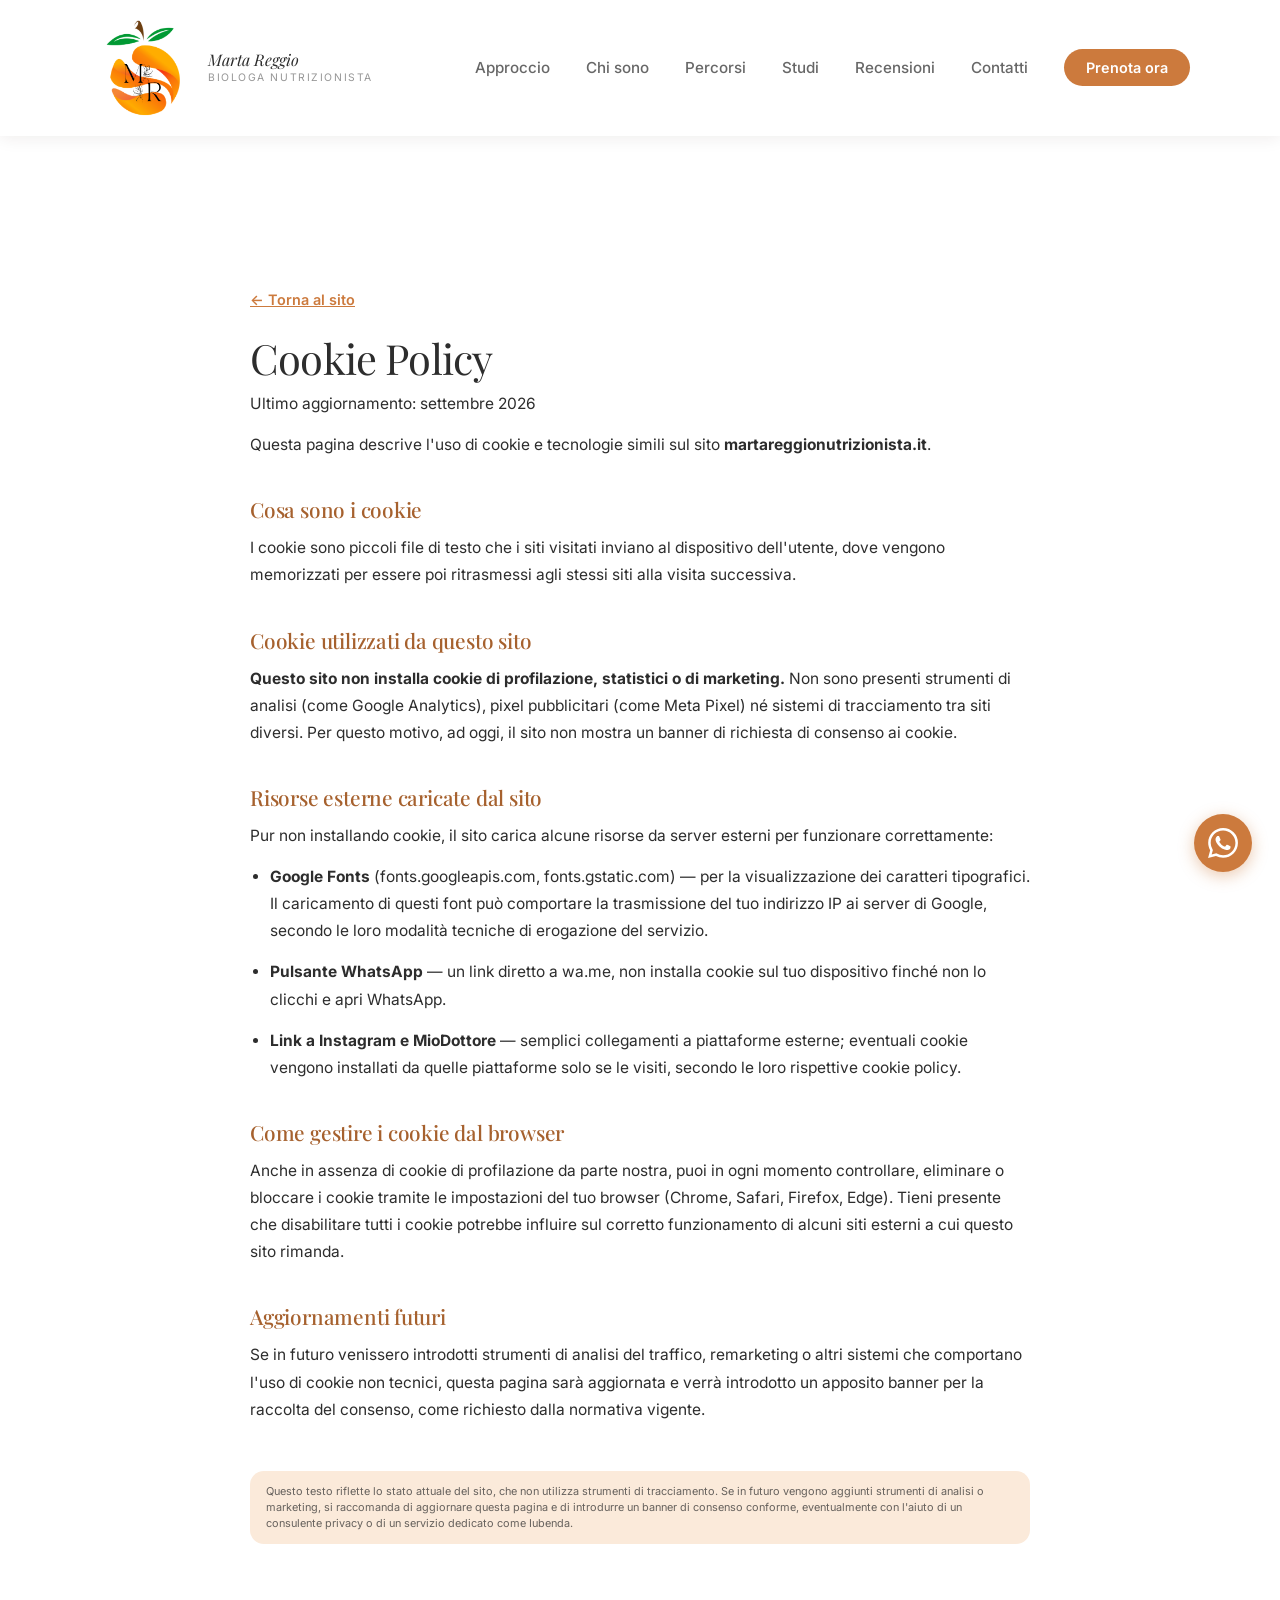
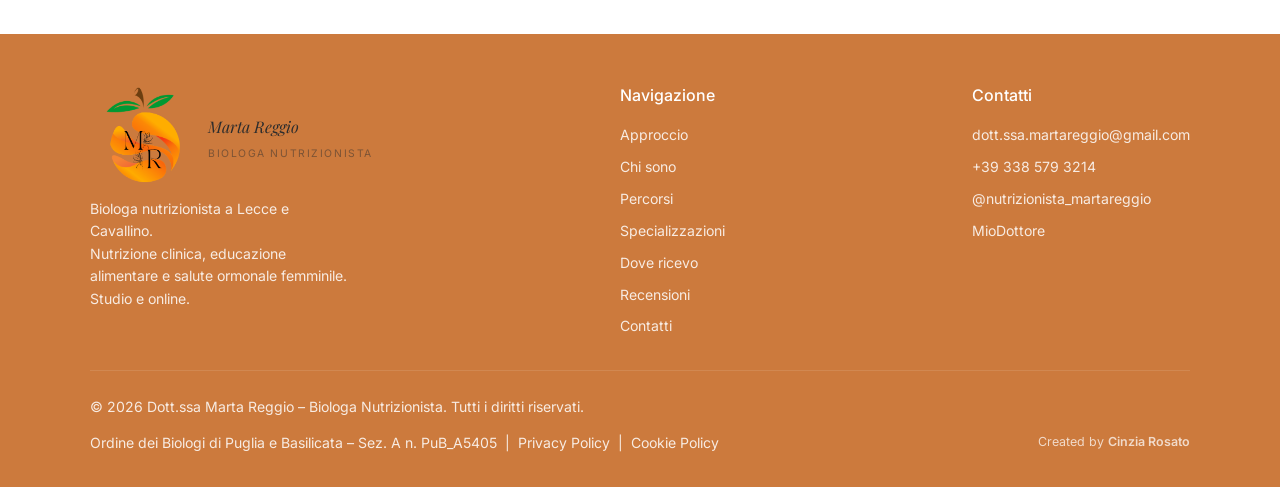
==== commit b1f2e609: "Dominio corretto nelle pagine privacy e cookie: martareggionutrizionista.it Co-Authored-By: Claude O" ====
--- a/cookie-policy.html
+++ b/cookie-policy.html
@@ -55,7 +55,7 @@
 
     <p>
       Questa pagina descrive l'uso di cookie e tecnologie simili sul sito
-      <strong>martareggio-nutrizionista.it</strong>.
+      <strong>martareggionutrizionista.it</strong>.
     </p>
 
     <h2>Cosa sono i cookie</h2>
--- a/css/style.css
+++ b/css/style.css
@@ -1,362 +1 @@
-:root {
-  --primary:       #CC7A3D;
-  --primary-light: #F7E5DA;
-  --primary-dark:  #A6612E;
-  --bg:            #FBF6EF;
-  --bg-section:    #FBEADA;
-  --text:          #2D2D2D;
-  --text-light:    rgba(45,45,45,.72);
-  --accent:        var(--primary-dark);
-  --accent-light:  var(--icon-tint);
-  --white:         #FFFFFF;
-  --shadow:        0 4px 24px rgba(60,40,20,.10);
-  --radius:        14px;
-  --gradient-peach: linear-gradient(135deg, #FBEADA 0%, #FCE2C4 60%, #FBEADA 100%);
-  --gradient-white: linear-gradient(135deg, #FFFFFF 0%, #FCF8F3 100%);
-  --icon-tint:     rgba(204,122,61,.10);
-  --text-65:       rgba(45,45,45,.72);
-  --text-60:       rgba(45,45,45,.72);
-  --text-50:       rgba(45,45,45,.5);
-  --text-35:       rgba(45,45,45,.35);
-}
-
-*, *::before, *::after { box-sizing: border-box; margin: 0; padding: 0; }
-html { scroll-behavior: smooth; }
-body { font-family: 'Inter', sans-serif; background: var(--bg); color: var(--text); line-height: 1.7; font-weight: 400; }
-img { max-width: 100%; display: block; }
-a { color: inherit; text-decoration: none; }
-section { padding: 80px 24px; position: relative; overflow: hidden; }
-.container { max-width: 1100px; margin: 0 auto; position: relative; z-index: 1; }
-h1 { font-family: 'Playfair Display', Georgia, serif; font-weight: 400; letter-spacing: -.02em; line-height: 1.05; }
-h2 { font-family: 'Playfair Display', Georgia, serif; font-weight: 400; letter-spacing: -.01em; line-height: 1.15; }
-h3 { font-family: 'Playfair Display', Georgia, serif; font-weight: 500; letter-spacing: normal; line-height: 1.375; }
-
-/* ETICHETTA A TRATTINO (eyebrow) — sostituisce le pillole colorate */
-.eyebrow { display: flex; align-items: center; gap: 12px; margin-bottom: 16px; }
-.eyebrow .dash { width: 24px; height: 1px; background: var(--primary); flex-shrink: 0; }
-.eyebrow p, .eyebrow span { font-size: .75rem; letter-spacing: .25em; text-transform: uppercase; color: var(--primary); font-weight: 500; }
-.section-header .eyebrow, .cta-box .eyebrow { justify-content: center; }
-
-/* ICONE SVG (lucide) nei cerchietti tinta */
-.pillar-icon svg, .card-icon svg, .luogo-icon svg, .contact-icon svg, .spec-icon svg {
-  width: 20px; height: 20px; color: var(--primary); stroke-width: 1.5;
-}
-
-/* SFONDO A "BLOB" SFUMATI (radial, come sito di riferimento) */
-.bg-blob { position: absolute; border-radius: 50%; pointer-events: none; z-index: 0; }
-.bg-blob.blob-primary { background: radial-gradient(circle, rgba(204,122,61,.20) 0%, transparent 70%); }
-.bg-blob.blob-peach   { background: radial-gradient(circle, rgba(255,255,255,.7) 0%, transparent 70%); }
-
-/* ANIMAZIONI DI COMPARSA ALLO SCROLL
-   Lo stato nascosto viene applicato via JS (classe reveal-init) solo se
-   IntersectionObserver è disponibile: senza JS il contenuto resta sempre visibile. */
-[data-reveal].reveal-init {
-  opacity: 0;
-  transform: translateY(16px);
-  transition: opacity .4s cubic-bezier(.22,.61,.36,1), transform .4s cubic-bezier(.22,.61,.36,1);
-  transition-delay: var(--reveal-delay, 0s);
-}
-[data-reveal].reveal-init.is-visible { opacity: 1; transform: translateY(0); }
-.cards-grid [data-reveal]:nth-child(2) { --reveal-delay: .05s; }
-.cards-grid [data-reveal]:nth-child(3) { --reveal-delay: .1s; }
-.cards-grid [data-reveal]:nth-child(4) { --reveal-delay: .15s; }
-.cards-grid [data-reveal]:nth-child(5) { --reveal-delay: .2s; }
-.cards-grid [data-reveal]:nth-child(6) { --reveal-delay: .25s; }
-.spec-grid [data-reveal]:nth-child(2), .pillars-grid [data-reveal]:nth-child(2) { --reveal-delay: .07s; }
-.spec-grid [data-reveal]:nth-child(3), .pillars-grid [data-reveal]:nth-child(3) { --reveal-delay: .14s; }
-.spec-grid [data-reveal]:nth-child(4), .pillars-grid [data-reveal]:nth-child(4) { --reveal-delay: .21s; }
-.luoghi-grid [data-reveal]:nth-child(2) { --reveal-delay: .07s; }
-.luoghi-grid [data-reveal]:nth-child(3) { --reveal-delay: .14s; }
-.reviews-grid [data-reveal]:nth-child(2) { --reveal-delay: .07s; }
-.reviews-grid [data-reveal]:nth-child(3) { --reveal-delay: .14s; }
-
-@media (prefers-reduced-motion: reduce) {
-  [data-reveal].reveal-init { opacity: 1; transform: none; transition: none; }
-}
-
-/* TOP BAR (credito) */
-
-/* NAV */
-nav { position: sticky; top: 0; z-index: 100; background: var(--white); box-shadow: 0 2px 16px rgba(46,31,15,.08); padding: 0 24px; }
-.nav-inner { max-width: 1100px; margin: 0 auto; display: flex; align-items: center; justify-content: space-between; height: 68px; }
-.nav-logo { display: flex; align-items: center; gap: 12px; }
-.nav-logo-img { width: 40px; height: 40px; border-radius: 50%; object-fit: cover; display: block; }
-.nav-wordmark .name { font-family: 'Playfair Display', serif; font-style: italic; font-size: 1rem; color: var(--text); line-height: 1.2; }
-.nav-wordmark .role { font-size: .65rem; color: rgba(45,45,45,.5); letter-spacing: .15em; text-transform: uppercase; }
-.nav-links { display: flex; align-items: center; gap: 36px; list-style: none; }
-.nav-links a { font-size: .95rem; font-weight: 500; color: var(--text-light); transition: color .2s; }
-.nav-links a:hover { color: var(--primary); }
-.btn-nav { background: var(--primary); color: var(--white) !important; padding: 10px 22px; border-radius: 30px; font-weight: 600 !important; font-size: .9rem !important; transition: background .2s, transform .15s !important; }
-.btn-nav:hover { background: var(--primary-dark) !important; transform: translateY(-1px); }
-.hamburger { display: none; flex-direction: column; gap: 5px; cursor: pointer; padding: 6px; }
-.hamburger span { display: block; width: 24px; height: 2px; background: var(--text); border-radius: 2px; transition: .3s; }
-.nav-mobile { display: none; }
-
-/* HERO */
-#home { padding: 0; background: linear-gradient(135deg, var(--bg-section) 0%, var(--bg) 100%); min-height: 90vh; display: flex; align-items: center; }
-.hero-bg-photo {
-  position: absolute; top: 0; right: 0; bottom: 0; width: 40%;
-  background-image: url('../img/foto-marta-hero.jpg'); background-size: cover; background-position: top center;
-  -webkit-mask-image: linear-gradient(to left, rgba(0,0,0,.95) 48%, transparent 95%);
-  mask-image: linear-gradient(to left, rgba(0,0,0,.95) 48%, transparent 95%);
-  opacity: .75; z-index: 0; pointer-events: none;
-}
-.hero-bg-fade {
-  position: absolute; inset: 0; z-index: 0; pointer-events: none;
-  background: linear-gradient(to right, var(--bg-section) 0%, rgba(251,234,218,.7) 24%, transparent 52%);
-}
-.hero-inner { padding: 100px clamp(24px, 6vw, 90px); position: relative; z-index: 1; }
-.hero-text { max-width: 600px; }
-.hero-title { font-size: clamp(2.4rem, 5vw, 4.2rem); font-weight: 400; color: var(--text); margin-bottom: 32px; }
-.hero-title em { font-style: normal; color: var(--primary); }
-.hero-sub { font-size: 1.1rem; color: var(--text-light); margin-bottom: 36px; max-width: 460px; }
-.hero-ctas { display: flex; gap: 16px; flex-wrap: wrap; }
-.btn-primary { background: var(--primary); color: var(--white); padding: 14px 30px; border-radius: 30px; font-weight: 600; font-size: 1rem; transition: background .2s, transform .15s; cursor: pointer; border: none; display: inline-block; }
-.btn-primary:hover { background: var(--primary-dark); transform: translateY(-2px); }
-.btn-outline { background: transparent; color: var(--primary); padding: 13px 28px; border-radius: 30px; font-weight: 600; font-size: 1rem; border: 2px solid var(--primary); transition: all .2s; cursor: pointer; display: inline-block; }
-.btn-outline:hover { background: var(--primary); color: var(--white); transform: translateY(-2px); }
-.hero-trust { display: flex; align-items: center; gap: 8px; margin-top: 30px; font-size: .88rem; color: var(--text-light); }
-.hero-trust strong { color: var(--primary); font-weight: 600; }
-.hero-locationline { display: flex; align-items: center; gap: 12px; margin-top: 24px; }
-.hero-locationline .dash { width: 32px; height: 1px; background: rgba(45,45,45,.2); }
-.hero-locationline p { font-size: .7rem; letter-spacing: .25em; text-transform: uppercase; color: rgba(45,45,45,.35); }
-
-/* CHI SONO */
-#chi-sono { background: var(--white); }
-.chisono-inner { display: grid; grid-template-columns: 1fr 1fr; gap: 60px; align-items: center; }
-.chisono-photo { width: 100%; aspect-ratio: 3/4; border-radius: var(--radius); background: var(--bg-section); display: flex; align-items: center; justify-content: center; overflow: hidden; }
-.chisono-photo img { width: 100%; height: 100%; object-fit: cover; object-position: top center; }
-.section-title { font-size: clamp(1.8rem, 3.5vw, 2.6rem); margin-bottom: 20px; }
-.section-title em { font-style: normal; color: var(--primary); }
-.chisono-text p { color: var(--text-light); margin-bottom: 16px; }
-.qualifiche { list-style: none; margin-top: 24px; display: flex; flex-direction: column; gap: 10px; }
-.qualifiche li { display: flex; align-items: flex-start; gap: 12px; font-size: .95rem; color: var(--text); }
-.qualifiche li::before { content: "✓"; background: var(--primary-light); color: var(--primary-dark); width: 22px; height: 22px; border-radius: 50%; display: flex; align-items: center; justify-content: center; font-size: .75rem; font-weight: 700; flex-shrink: 0; margin-top: 2px; }
-.miodottore-btn { display: inline-block; margin-top: 28px; background: var(--bg-section); color: var(--primary-dark); padding: 12px 24px; border-radius: 30px; font-weight: 600; font-size: .9rem; border: 1.5px solid var(--primary-light); transition: all .2s; }
-.miodottore-btn:hover { background: var(--primary); color: var(--white); border-color: var(--primary); }
-
-/* APPROCCIO */
-#approccio { background: var(--bg-section); }
-.approccio-bg-photo {
-  position: absolute; top: 0; left: 0; bottom: 0; width: 40%;
-  background-image: url('../img/foto-marta-approccio.jpg'); background-size: cover; background-position: top center;
-  -webkit-mask-image: linear-gradient(to right, rgba(0,0,0,.95) 48%, transparent 95%);
-  mask-image: linear-gradient(to right, rgba(0,0,0,.95) 48%, transparent 95%);
-  opacity: .75; z-index: 0; pointer-events: none;
-}
-.approccio-bg-fade {
-  position: absolute; inset: 0; z-index: 0; pointer-events: none;
-  background: linear-gradient(to left, var(--bg-section) 0%, rgba(251,234,218,.7) 24%, transparent 52%);
-}
-#approccio .section-header { text-align: right; margin-left: auto; max-width: 600px; }
-#approccio .section-header .eyebrow { justify-content: flex-end; }
-#approccio .section-header p { max-width: none; margin: 12px 0 0 0; font-size: 1.08rem; }
-@media (max-width: 900px) {
-  #approccio .section-header { text-align: center; margin-left: unset; max-width: none; }
-  #approccio .section-header .eyebrow { justify-content: center; }
-  #approccio .section-header p { margin: 12px auto 0; max-width: 540px; }
-  .approccio-bg-photo { width: 65%; opacity: .18; }
-}
-.pillars-grid { display: grid; grid-template-columns: repeat(3, 1fr); gap: 24px; }
-.pillars-grid.compact .pillar-card { background: var(--gradient-white); padding: 32px 26px; text-align: center; }
-.pillar-card { position: relative; border-radius: var(--radius); box-shadow: var(--shadow); transition: transform .5s, box-shadow .5s; }
-.pillar-card:hover { transform: translateY(-8px); box-shadow: 0 14px 36px rgba(60,40,20,.14); }
-.pillars-grid.featured .pillar-card:hover { box-shadow: 0 8px 40px rgba(0,0,0,.04), 0 2px 12px rgba(0,0,0,.03); }
-.pillars-grid.compact .pillar-icon { width: 56px; height: 56px; margin: 0 auto 16px; border-radius: 50%; background: var(--icon-tint); display: flex; align-items: center; justify-content: center; font-size: 1.6rem; }
-.pillars-grid.compact h3 { font-size: 1.125rem; margin-bottom: 8px; }
-.pillars-grid.compact p { font-size: .92rem; color: var(--text-65); font-weight: 300; }
-
-/* SPECIALIZZAZIONI — pilastri principali (stile identico al sito di riferimento) */
-.pillars-grid.featured .pillar-card {
-  background: var(--white); padding: 32px; border-radius: 16px; box-shadow: 0 8px 40px rgba(0,0,0,.04), 0 2px 12px rgba(0,0,0,.03);
-  display: flex; flex-direction: column; overflow: hidden;
-}
-@media (min-width: 768px) { .pillars-grid.featured .pillar-card { padding: 40px; } }
-.pillars-grid.featured .pillar-num {
-  position: absolute; top: 24px; right: 28px; font-family: 'Playfair Display', serif; font-size: 3.2rem;
-  font-weight: 200; line-height: 1; color: var(--primary); opacity: .16; user-select: none; pointer-events: none;
-}
-.pillars-grid.featured .pillar-icon { width: 48px; height: 48px; border-radius: 50%; background: var(--icon-tint); display: flex; align-items: center; justify-content: center; margin-bottom: 28px; }
-.pillars-grid.featured .pillar-tag { font-size: .65rem; letter-spacing: .25em; text-transform: uppercase; color: rgba(204,122,61,.6); font-weight: 500; margin-bottom: 12px; }
-.pillars-grid.featured h3 { font-size: 1.125rem; margin-bottom: 8px; }
-.pillars-grid.featured .pillar-lead { color: var(--primary); font-weight: 300; font-style: italic; font-size: .75rem; margin-bottom: 16px; }
-.pillars-grid.featured p.pillar-desc { color: var(--text-60); font-size: .875rem; line-height: 1.75; font-weight: 300; }
-.pillars-grid.featured .pillar-hoverline {
-  position: absolute; bottom: 0; left: 0; right: 0; height: 2px; border-radius: 0 0 16px 16px;
-  background: linear-gradient(to right, rgba(204,122,61,0) 0%, rgba(204,122,61,.4) 50%, rgba(204,122,61,0) 100%);
-  opacity: 0; transition: opacity .5s;
-}
-.pillars-grid.featured .pillar-card:hover .pillar-hoverline { opacity: 1; }
-
-/* Fascia secondaria di aree extra sotto i pilastri */
-.spec-secondary-title { text-align: center; font-size: .85rem; font-weight: 600; letter-spacing: .06em; text-transform: uppercase; color: var(--text-light); margin: 56px 0 24px; }
-
-.pillars-grid.featured { grid-template-columns: repeat(4, 1fr); }
-
-@media (max-width: 1100px) {
-  .pillars-grid.featured { grid-template-columns: repeat(2, 1fr); }
-}
-@media (max-width: 700px) {
-  .pillars-grid.featured { grid-template-columns: 1fr; }
-}
-@media (max-width: 900px) {
-  .pillars-grid { grid-template-columns: 1fr; }
-}
-
-/* PERCORSI */
-#percorsi { background: var(--white); }
-.steps-grid { display: grid; grid-template-columns: 1fr auto 1fr; gap: 28px; align-items: stretch; margin-bottom: 56px; }
-.step-card { background: var(--gradient-peach); border-radius: var(--radius); padding: 40px 36px; box-shadow: var(--shadow); display: flex; flex-direction: column; }
-.step-num { font-family: 'Playfair Display', serif; font-size: 3rem; color: rgba(204,122,61,.35); font-weight: 400; line-height: 1; margin-bottom: 10px; }
-.step-card h3 { font-size: 1.3rem; font-weight: 500; margin-bottom: 12px; }
-.step-card p { color: var(--text-light); font-size: .95rem; flex: 1; margin-bottom: 18px; }
-.step-meta { font-size: .78rem; color: var(--primary-dark); font-weight: 600; letter-spacing: .02em; padding-top: 16px; border-top: 1px solid var(--bg-section); }
-.step-connector { width: 1px; background: var(--primary-light); position: relative; align-self: center; height: 60%; }
-.step-connector::after { content: "→"; position: absolute; top: 50%; left: 50%; transform: translate(-50%,-50%); color: var(--primary); background: var(--white); width: 30px; height: 30px; border-radius: 50%; display: flex; align-items: center; justify-content: center; font-size: .85rem; box-shadow: var(--shadow); }
-@media (max-width: 768px) {
-  .steps-grid { grid-template-columns: 1fr; }
-  .step-connector { width: 60%; height: 1px; margin: 0 auto; }
-  .step-connector::after { content: "↓"; }
-}
-.section-header { text-align: center; margin-bottom: 56px; }
-.section-header p { color: var(--text-light); max-width: 540px; margin: 12px auto 0; font-size: 1.05rem; }
-.cards-grid { display: grid; grid-template-columns: repeat(auto-fit, minmax(240px, 1fr)); gap: 24px; }
-.card { background: var(--gradient-peach); border-radius: var(--radius); padding: 32px 28px; box-shadow: var(--shadow); transition: transform .2s, box-shadow .2s; display: flex; flex-direction: column; gap: 14px; cursor: pointer; }
-.card:hover { transform: translateY(-6px); box-shadow: 0 12px 36px rgba(60,40,20,.14); }
-.card-icon { width: 48px; height: 48px; border-radius: 50%; background: var(--icon-tint); display: flex; align-items: center; justify-content: center; margin-bottom: 4px; }
-.card h3 { font-size: 1.15rem; font-weight: 500; }
-.card-desc { color: var(--text-light); font-size: .93rem; flex: 1; }
-.card-meta { display: flex; flex-direction: column; gap: 6px; padding-top: 14px; border-top: 1px solid var(--bg-section); }
-.card-meta span { font-size: .82rem; color: var(--text-light); display: flex; align-items: center; gap: 7px; }
-.card-meta span::before { content: ""; width: 6px; height: 6px; border-radius: 50%; background: var(--primary-light); flex-shrink: 0; }
-.card-price { font-size: 1.1rem; font-weight: 700; color: var(--primary); font-family: 'Inter', sans-serif; margin-top: 4px; }
-.card.featured { background: var(--primary); color: var(--white); }
-.card.featured .card-desc, .card.featured .card-meta span { color: rgba(255,255,255,.8); }
-.card.featured .card-icon { background: rgba(255,255,255,.2); }
-.card.featured .card-meta { border-top-color: rgba(255,255,255,.2); }
-.card.featured .card-meta span::before { background: rgba(255,255,255,.5); }
-.card.featured .card-price { color: var(--white); }
-
-/* SPECIALIZZAZIONI — sfondo sfumato (blob), senza foto */
-#specializzazioni { background: var(--bg-section); }
-.spec-grid { display: grid; grid-template-columns: repeat(auto-fit, minmax(200px, 1fr)); gap: 20px; margin-top: 48px; }
-.spec-item { background: var(--gradient-white); box-shadow: var(--shadow); border-radius: var(--radius); padding: 28px 24px; display: flex; flex-direction: column; gap: 12px; transition: transform .2s; }
-.spec-item:hover { transform: translateY(-4px); }
-.spec-icon { width: 48px; height: 48px; border-radius: 50%; background: var(--icon-tint); display: flex; align-items: center; justify-content: center; }
-.spec-item h4 { font-family: 'Inter', sans-serif; font-weight: 500; font-size: 1.05rem; color: var(--text); }
-.spec-item p { font-size: .87rem; color: var(--text-light); }
-
-/* DOVE RICEVO */
-#dove-ricevo { background: var(--white); }
-.luoghi-grid { display: grid; grid-template-columns: repeat(auto-fit, minmax(280px, 1fr)); gap: 24px; margin-top: 48px; }
-.luogo-card { background: var(--gradient-peach); border-radius: var(--radius); padding: 32px 28px; box-shadow: var(--shadow); display: flex; flex-direction: column; gap: 14px; }
-.luogo-icon { width: 48px; height: 48px; border-radius: 50%; background: var(--icon-tint); display: flex; align-items: center; justify-content: center; }
-.luogo-card h3 { font-size: 1.15rem; font-weight: 500; }
-.luogo-card p { font-size: .9rem; color: var(--text-light); }
-.luogo-card address { font-style: normal; font-size: .88rem; color: var(--text-light); }
-.luogo-tag { display: inline-block; background: var(--white); color: var(--accent); font-size: .75rem; font-weight: 600; padding: 4px 12px; border-radius: 20px; }
-
-/* TESTIMONIANZE */
-#testimonianze { background: var(--bg-section); }
-.reviews-stars { display: flex; gap: 4px; margin-bottom: 8px; font-size: 1.1rem; }
-.reviews-meta { display: flex; align-items: center; gap: 16px; margin-bottom: 48px; flex-wrap: wrap; }
-.reviews-meta .rating { font-size: 2.5rem; font-weight: 600; color: var(--primary); font-family: 'Inter', sans-serif; }
-.reviews-meta .rating-info p { color: var(--text-light); font-size: .9rem; }
-.reviews-grid { display: grid; grid-template-columns: repeat(auto-fit, minmax(280px, 1fr)); gap: 20px; }
-.review-card { background: var(--gradient-white); border-radius: var(--radius); padding: 28px; box-shadow: var(--shadow); }
-.review-header { display: flex; align-items: center; gap: 12px; margin-bottom: 14px; }
-.review-avatar { width: 42px; height: 42px; border-radius: 50%; background: var(--primary-light); display: flex; align-items: center; justify-content: center; font-weight: 700; color: var(--primary-dark); font-size: .95rem; }
-.review-name { font-weight: 600; font-size: .95rem; }
-.review-date { font-size: .78rem; color: var(--text-light); }
-.review-stars { font-size: .9rem; margin-bottom: 10px; }
-.review-text { font-size: .9rem; color: var(--text-light); line-height: 1.65; }
-
-/* CTA FINALE */
-#cta-finale { background: var(--white); }
-.cta-box { position: relative; overflow: hidden; background: var(--gradient-peach); border-radius: 24px; padding: 64px 40px; text-align: center; }
-.cta-box .section-title { max-width: 640px; margin: 0 auto 32px; }
-.cta-box .hero-ctas { justify-content: center; }
-.cta-box > * { position: relative; z-index: 1; }
-.cta-photo { position: absolute; top: 0; bottom: 0; width: 26%; background-size: cover; background-position: top center; opacity: .55; z-index: 0; pointer-events: none; }
-.cta-photo.left { left: 0; background-image: url('../img/foto-marta-cta1.jpg'); -webkit-mask-image: linear-gradient(to right, rgba(0,0,0,.85) 25%, transparent 90%); mask-image: linear-gradient(to right, rgba(0,0,0,.85) 25%, transparent 90%); }
-.cta-photo.right { right: 0; background-image: url('../img/foto-marta-cta2.jpg'); -webkit-mask-image: linear-gradient(to left, rgba(0,0,0,.85) 25%, transparent 90%); mask-image: linear-gradient(to left, rgba(0,0,0,.85) 25%, transparent 90%); }
-@media (max-width: 900px) {
-  .cta-photo { display: none; }
-}
-
-/* CONTATTI */
-#contatti { background: var(--white); }
-.contatti-inner { display: grid; grid-template-columns: 1fr 1fr; gap: 60px; }
-.contatti-info h2 { margin-bottom: 16px; }
-.contatti-info > p { color: var(--text-light); margin-bottom: 36px; }
-.contact-items { display: flex; flex-direction: column; gap: 20px; }
-.contact-item { display: flex; gap: 16px; align-items: flex-start; }
-.contact-icon { width: 46px; height: 46px; border-radius: 50%; background: var(--icon-tint); display: flex; align-items: center; justify-content: center; flex-shrink: 0; }
-.contact-item h4 { font-family: 'Inter', sans-serif; font-weight: 600; font-size: .95rem; }
-.contact-item a, .contact-item p { color: var(--text-light); font-size: .9rem; transition: color .2s; }
-.contact-item a:hover { color: var(--primary); }
-.contact-form { background: var(--gradient-peach); border-radius: var(--radius); padding: 40px 36px; }
-.contact-form h3 { margin-bottom: 28px; font-size: 1.4rem; }
-.form-group { margin-bottom: 18px; }
-.form-group label { display: block; font-size: .88rem; font-weight: 600; margin-bottom: 7px; color: var(--text); }
-.form-group input, .form-group select, .form-group textarea { width: 100%; padding: 12px 16px; border: 1.5px solid var(--primary-light); border-radius: 10px; background: var(--white); font-family: 'Inter', sans-serif; font-size: .95rem; color: var(--text); transition: border-color .2s; outline: none; }
-.form-group input:focus, .form-group select:focus, .form-group textarea:focus { border-color: var(--primary); }
-.form-group textarea { resize: vertical; min-height: 100px; }
-.form-row { display: grid; grid-template-columns: 1fr 1fr; gap: 16px; }
-.btn-form { width: 100%; padding: 14px; background: var(--primary); color: var(--white); border: none; border-radius: 30px; font-family: 'Inter', sans-serif; font-size: 1rem; font-weight: 600; cursor: pointer; transition: background .2s, transform .15s; margin-top: 8px; }
-.btn-form:hover { background: var(--primary-dark); transform: translateY(-1px); }
-
-
-/* FOOTER */
-footer { background: var(--primary); color: rgba(255,255,255,.85); padding: 48px 24px 32px; font-size: .88rem; }
-.footer-inner { max-width: 1100px; margin: 0 auto; display: flex; flex-wrap: wrap; justify-content: space-between; align-items: flex-start; gap: 32px; margin-bottom: 32px; }
-.footer-brand .nav-logo-img { width: 44px; height: 44px; }
-.footer-brand .nav-wordmark .name { color: var(--white); font-size: 1.15rem; }
-.footer-brand .nav-wordmark .role { color: rgba(255,255,255,.5); }
-.footer-brand p { margin-top: 10px; max-width: 260px; line-height: 1.6; }
-.footer-links h4 { color: var(--white); font-family: 'Inter', sans-serif; font-weight: 500; font-size: 1rem; margin-bottom: 14px; }
-.footer-links ul { list-style: none; display: flex; flex-direction: column; gap: 8px; }
-.footer-links a { transition: color .2s; }
-.footer-links a:hover { color: var(--primary-light); }
-.footer-bottom { max-width: 1100px; margin: 0 auto; border-top: 1px solid rgba(255,255,255,.1); padding-top: 24px; display: flex; flex-wrap: wrap; justify-content: space-between; gap: 12px; }
-.footer-bottom a { transition: color .2s; }
-.footer-bottom a:hover { color: var(--primary-light); }
-.site-credit { font-size: .78rem; opacity: .85; }
-.site-credit a { font-weight: 600; text-decoration: none; }
-.site-credit a:hover { text-decoration: underline; }
-
-/* PAGINE LEGALI */
-.legal-page { padding: 150px 24px 90px; background: var(--white); }
-.legal-page .container { max-width: 780px; }
-.legal-page h1 { font-size: clamp(2rem, 4vw, 2.6rem); margin-bottom: 10px; }
-.legal-updated { color: var(--text-light); font-size: .85rem; margin-bottom: 40px; }
-.legal-page h2 { font-family: 'Playfair Display', serif; font-size: 1.3rem; font-weight: 500; margin: 40px 0 12px; color: var(--primary-dark); }
-.legal-page p, .legal-page li { color: var(--text); font-size: .97rem; line-height: 1.75; margin-bottom: 14px; }
-.legal-page ul { padding-left: 20px; margin-bottom: 14px; }
-.legal-page a { color: var(--primary); text-decoration: underline; }
-.legal-note { background: var(--bg-section); border-radius: var(--radius); padding: 20px 24px; font-size: .88rem; color: var(--text-light); margin-top: 48px; }
-.back-link { display: inline-block; margin-bottom: 24px; font-size: .9rem; font-weight: 600; color: var(--primary); }
-
-/* WHATSAPP FLOAT */
-.wa-float { position: fixed; bottom: 28px; right: 28px; z-index: 200; width: 58px; height: 58px; border-radius: 50%; background: #25D366; display: flex; align-items: center; justify-content: center; box-shadow: 0 4px 16px rgba(37,211,102,.4); transition: transform .2s; }
-.wa-float:hover { transform: scale(1.1); }
-.wa-float svg { width: 30px; height: 30px; fill: white; }
-
-/* RESPONSIVE */
-@media (max-width: 768px) {
-  .nav-links { display: none; }
-  .hamburger { display: flex; }
-  .nav-mobile { display: flex; flex-direction: column; gap: 0; background: var(--white); border-top: 1px solid var(--bg-section); padding: 12px 24px 24px; }
-  .nav-mobile.hidden { display: none; }
-  .nav-mobile li { list-style: none; }
-  .nav-mobile a { display: block; padding: 14px 0; font-size: 1rem; font-weight: 500; color: var(--text-light); border-bottom: 1px solid var(--bg-section); }
-  .nav-mobile .btn-nav { margin-top: 16px; display: inline-block; padding: 13px 28px; text-align: center; }
-  .hero-inner { padding: 60px 24px; }
-  .hero-text { max-width: none; }
-  .hero-bg-photo { width: 100%; opacity: .18; -webkit-mask-image: linear-gradient(to top, transparent 0%, rgba(0,0,0,.85) 55%); mask-image: linear-gradient(to top, transparent 0%, rgba(0,0,0,.85) 55%); }
-  .chisono-inner, .contatti-inner { grid-template-columns: 1fr; gap: 40px; }
-  .chisono-photo { max-width: 340px; margin: 0 auto; }
-  .form-row { grid-template-columns: 1fr; }
-  section { padding: 60px 20px; }
-  .contact-form { padding: 28px 24px; }
-}
+:root{--primary:#CC7A3D;--primary-light:#F7E5DA;--primary-dark:#A6612E;--bg:#FBF6EF;--bg-section:#FBEADA;--text:#2D2D2D;--text-light:rgba(45,45,45,.72);--accent:var(--primary-dark);--accent-light:var(--icon-tint);--white:#FFFFFF;--shadow:0 4px 24px rgba(60,40,20,.10);--radius:14px;--gradient-peach:linear-gradient(135deg, #FBEADA 0%, #FCE2C4 60%, #FBEADA 100%);--gradient-white:linear-gradient(135deg, #FFFFFF 0%, #FCF8F3 100%);--icon-tint:rgba(204,122,61,.10);--text-65:rgba(45,45,45,.72);--text-60:rgba(45,45,45,.72);--text-50:rgba(45,45,45,.5);--text-35:rgba(45,45,45,.35)}*,::after,::before{box-sizing:border-box;margin:0;padding:0}html{scroll-behavior:smooth}body{font-family:Inter,sans-serif;background:var(--bg);color:var(--text);line-height:1.7;font-weight:400}img{max-width:100%;display:block}a{color:inherit;text-decoration:none}section{padding:80px 24px;position:relative;overflow:hidden}.container{max-width:1100px;margin:0 auto;position:relative;z-index:1}h1{font-family:'Playfair Display',Georgia,serif;font-weight:400;letter-spacing:-.02em;line-height:1.05}h2{font-family:'Playfair Display',Georgia,serif;font-weight:400;letter-spacing:-.01em;line-height:1.15}h3{font-family:'Playfair Display',Georgia,serif;font-weight:500;letter-spacing:normal;line-height:1.375}.eyebrow{display:flex;align-items:center;gap:12px;margin-bottom:16px}.eyebrow .dash{width:24px;height:1px;background:var(--primary);flex-shrink:0}.eyebrow p,.eyebrow span{font-size:.75rem;letter-spacing:.25em;text-transform:uppercase;color:var(--primary);font-weight:500}.cta-box .eyebrow,.section-header .eyebrow{justify-content:center}.card-icon svg,.contact-icon svg,.luogo-icon svg,.pillar-icon svg,.spec-icon svg{width:20px;height:20px;color:var(--primary);stroke-width:1.5}.bg-blob{position:absolute;border-radius:50%;pointer-events:none;z-index:0}.bg-blob.blob-primary{background:radial-gradient(circle,rgba(204,122,61,.2) 0,transparent 70%)}.bg-blob.blob-peach{background:radial-gradient(circle,rgba(255,255,255,.7) 0,transparent 70%)}[data-reveal].reveal-init{opacity:0;transform:translateY(16px);transition:opacity 1.15s cubic-bezier(.22,.61,.36,1),transform 1.15s cubic-bezier(.22,.61,.36,1);transition-delay:var(--reveal-delay, 0s)}[data-reveal].reveal-init.is-visible{opacity:1;transform:translateY(0)}.cards-grid [data-reveal]:nth-child(2){--reveal-delay:.05s}.cards-grid [data-reveal]:nth-child(3){--reveal-delay:.1s}.cards-grid [data-reveal]:nth-child(4){--reveal-delay:.15s}.cards-grid [data-reveal]:nth-child(5){--reveal-delay:.2s}.cards-grid [data-reveal]:nth-child(6){--reveal-delay:.25s}.pillars-grid [data-reveal]:nth-child(2),.spec-grid [data-reveal]:nth-child(2){--reveal-delay:.07s}.pillars-grid [data-reveal]:nth-child(3),.spec-grid [data-reveal]:nth-child(3){--reveal-delay:.14s}.pillars-grid [data-reveal]:nth-child(4),.spec-grid [data-reveal]:nth-child(4){--reveal-delay:.21s}.luoghi-grid [data-reveal]:nth-child(2){--reveal-delay:.07s}.luoghi-grid [data-reveal]:nth-child(3){--reveal-delay:.14s}.reviews-grid [data-reveal]:nth-child(2){--reveal-delay:.07s}.reviews-grid [data-reveal]:nth-child(3){--reveal-delay:.14s}@media (prefers-reduced-motion:reduce){[data-reveal].reveal-init{opacity:1;transform:none;transition:none}}nav{position:sticky;top:0;z-index:100;background:var(--white);box-shadow:0 2px 16px rgba(46,31,15,.08);padding:0 24px}.nav-inner{max-width:1100px;margin:0 auto;display:flex;align-items:center;justify-content:space-between;height:136px}.nav-logo{display:flex;align-items:center;gap:12px}.nav-logo-img{width:106px;height:106px;border-radius:50%;object-fit:cover;display:block}.nav-wordmark{padding:16px 0}.nav-wordmark .name{font-family:'Playfair Display',serif;font-style:italic;font-size:1rem;color:var(--text);line-height:1.2}.nav-wordmark .role{font-size:.65rem;color:rgba(45,45,45,.5);letter-spacing:.15em;text-transform:uppercase}.nav-links{display:flex;align-items:center;gap:36px;list-style:none}.nav-links a{font-size:.95rem;font-weight:500;color:var(--text-light);transition:color .2s}.nav-links a:hover{color:var(--primary)}.btn-nav{background:var(--primary);color:var(--white)!important;padding:10px 22px;border-radius:30px;font-weight:600!important;font-size:.9rem!important;transition:background .2s,transform .15s!important}.btn-nav:hover{background:var(--primary-dark)!important;transform:translateY(-1px)}.hamburger{display:none;flex-direction:column;gap:5px;cursor:pointer;padding:6px}.hamburger span{display:block;width:24px;height:2px;background:var(--text);border-radius:2px;transition:.3s}.nav-mobile{display:none}#home{padding:0;background:var(--white);min-height:90vh;display:flex;align-items:center}.hero-bg-photo{position:absolute;top:0;right:0;bottom:0;width:40%;background-image:url('../img/foto-marta-hero.jpg');background-size:cover;background-position:top center;-webkit-mask-image:linear-gradient(to left,rgba(0,0,0,.95) 48%,transparent 95%);mask-image:linear-gradient(to left,rgba(0,0,0,.95) 48%,transparent 95%);opacity:.75;z-index:0;pointer-events:none}.storia-intro-box{position:relative;overflow:hidden;background:var(--gradient-peach);border-radius:24px;padding:64px 40px;text-align:center}.storia-intro-box>*{position:relative;z-index:1}.storia-intro-photo{position:absolute;top:0;bottom:0;width:26%;background-size:cover;background-position:top center;opacity:.55;z-index:0;pointer-events:none}.storia-intro-photo.left{left:0;background-image:url('../img/foto-marta-storia2.jpg');-webkit-mask-image:linear-gradient(to right,rgba(0,0,0,.85) 25%,transparent 90%);mask-image:linear-gradient(to right,rgba(0,0,0,.85) 25%,transparent 90%)}.storia-intro-photo.right{right:0;background-image:url('../img/foto-marta-chisono.jpg');-webkit-mask-image:linear-gradient(to left,rgba(0,0,0,.85) 25%,transparent 90%);mask-image:linear-gradient(to left,rgba(0,0,0,.85) 25%,transparent 90%)}.storia-intro-sub{color:var(--text-light);max-width:480px;margin:0 auto}@media (max-width:900px){.storia-intro-box{padding-top:210px}.storia-intro-photo{top:0;bottom:auto;height:190px;width:50%;opacity:.5}.storia-intro-photo.left{-webkit-mask-image:linear-gradient(to bottom,rgba(0,0,0,.85) 30%,transparent 95%);mask-image:linear-gradient(to bottom,rgba(0,0,0,.85) 30%,transparent 95%)}.storia-intro-photo.right{-webkit-mask-image:linear-gradient(to bottom,rgba(0,0,0,.85) 30%,transparent 95%);mask-image:linear-gradient(to bottom,rgba(0,0,0,.85) 30%,transparent 95%)}}.hero-bg-fade{position:absolute;inset:0;z-index:0;pointer-events:none;background:linear-gradient(to right,var(--white) 0,rgba(255,255,255,.75) 24%,transparent 52%)}.hero-inner{padding:100px clamp(24px,6vw,90px);position:relative;z-index:1}.hero-text{max-width:600px}.hero-title{font-size:clamp(2.4rem, 5vw, 4.2rem);font-weight:400;color:var(--text);margin-bottom:32px}.hero-title em{font-style:normal;color:var(--primary)}.hero-sub{font-size:1.1rem;color:var(--text-light);margin-bottom:36px;max-width:460px}.hero-ctas{display:flex;gap:16px;flex-wrap:wrap}.btn-primary{background:var(--primary);color:var(--white);padding:14px 30px;border-radius:30px;font-weight:600;font-size:1rem;transition:background .2s,transform .15s;cursor:pointer;border:none;display:inline-block}.btn-primary:hover{background:var(--primary-dark);transform:translateY(-2px)}.btn-outline{background:0 0;color:var(--primary);padding:13px 28px;border-radius:30px;font-weight:600;font-size:1rem;border:2px solid var(--primary);transition:all .2s;cursor:pointer;display:inline-block}.btn-outline:hover{background:var(--primary);color:var(--white);transform:translateY(-2px)}.hero-trust{display:flex;align-items:center;gap:8px;margin-top:30px;font-size:.88rem;color:var(--text-light)}.hero-trust strong{color:var(--primary);font-weight:600}.hero-locationline{display:flex;align-items:center;gap:12px;margin-top:24px}.hero-locationline .dash{width:32px;height:1px;background:rgba(45,45,45,.2)}.hero-locationline p{font-size:.7rem;letter-spacing:.25em;text-transform:uppercase;color:rgba(45,45,45,.35)}#chi-sono{background:var(--white)}.chisono-inner{max-width:820px;margin:0 auto}.chisono-photo{width:100%;max-width:340px;aspect-ratio:3/4;border-radius:var(--radius);background:var(--bg-section);display:flex;align-items:center;justify-content:center;overflow:hidden;margin:0 auto 24px}@media (min-width:901px){.chisono-photo{float:left;width:320px;margin:6px 36px 20px 0}}.chisono-photo img{width:100%;height:100%;object-fit:cover;object-position:top center}.section-title{font-size:clamp(1.8rem, 3.5vw, 2.6rem);margin-bottom:20px}.section-title em{font-style:normal;color:var(--primary)}.chisono-text p{color:var(--text-light);margin-bottom:16px}.qualifiche{list-style:none;margin-top:24px;display:flex;flex-direction:column;gap:10px}.qualifiche li{display:flex;align-items:flex-start;gap:12px;font-size:.95rem;color:var(--text)}.qualifiche li::before{content:"✓";background:var(--primary-light);color:var(--primary-dark);width:22px;height:22px;border-radius:50%;display:flex;align-items:center;justify-content:center;font-size:.75rem;font-weight:700;flex-shrink:0;margin-top:2px}.chisono-ctas{display:flex;flex-wrap:wrap;gap:14px;margin-top:28px}.miodottore-btn{display:inline-block;background:var(--bg-section);color:var(--primary-dark);padding:12px 24px;border-radius:30px;font-weight:600;font-size:.9rem;border:1.5px solid var(--primary-light);transition:all .2s}.miodottore-btn:hover{background:var(--primary);color:var(--white);border-color:var(--primary)}.story-btn{display:inline-block;background:0 0;color:var(--primary);padding:12px 24px;border-radius:30px;font-weight:600;font-size:.9rem;border:1.5px solid var(--primary);transition:all .2s}.story-btn:hover{background:var(--primary);color:var(--white)}#approccio{background:var(--bg-section)}.approccio-bg-photo{position:absolute;top:0;left:0;bottom:0;width:40%;background-image:url('../img/foto-marta-approccio.jpg');background-size:cover;background-position:top center;-webkit-mask-image:linear-gradient(to right,rgba(0,0,0,.95) 48%,transparent 95%);mask-image:linear-gradient(to right,rgba(0,0,0,.95) 48%,transparent 95%);opacity:.75;z-index:0;pointer-events:none}.approccio-bg-fade{position:absolute;inset:0;z-index:0;pointer-events:none;background:linear-gradient(to left,var(--bg-section) 0,rgba(251,234,218,.7) 24%,transparent 52%)}#approccio .section-header{text-align:right;margin-left:auto;max-width:600px}#approccio .section-header .eyebrow{justify-content:flex-end}#approccio .section-header p{max-width:none;margin:12px 0 0 0;font-size:1.08rem}@media (max-width:900px){#approccio .section-header{text-align:center;margin-left:unset;max-width:none}#approccio .section-header .eyebrow{justify-content:center}#approccio .section-header p{margin:12px auto 0;max-width:540px}.approccio-bg-photo{width:65%;opacity:.18}}.pillars-grid{display:grid;grid-template-columns:repeat(3,1fr);gap:24px}.pillars-grid.compact .pillar-card{background:var(--gradient-white);padding:32px 26px;text-align:center}.pillar-card{position:relative;border-radius:var(--radius);box-shadow:var(--shadow);transition:transform .5s,box-shadow .5s}.pillar-card:hover{transform:translateY(-8px);box-shadow:0 14px 36px rgba(60,40,20,.14)}.pillars-grid.featured .pillar-card:hover{box-shadow:0 8px 40px rgba(0,0,0,.04),0 2px 12px rgba(0,0,0,.03)}.pillars-grid.compact .pillar-icon{width:56px;height:56px;margin:0 auto 16px;border-radius:50%;background:var(--icon-tint);display:flex;align-items:center;justify-content:center;font-size:1.6rem}.pillars-grid.compact h3{font-size:1.125rem;margin-bottom:8px}.pillars-grid.compact p{font-size:.92rem;color:var(--text-65);font-weight:300}.pillars-grid.featured .pillar-card{background:var(--gradient-peach);padding:32px;border-radius:16px;box-shadow:0 8px 40px rgba(0,0,0,.04),0 2px 12px rgba(0,0,0,.03);display:flex;flex-direction:column;overflow:hidden}@media (min-width:768px){.pillars-grid.featured .pillar-card{padding:40px}}.pillars-grid.featured .pillar-num{position:absolute;top:24px;right:28px;font-family:'Playfair Display',serif;font-size:3.2rem;font-weight:200;line-height:1;color:var(--primary);opacity:.16;user-select:none;pointer-events:none}.pillars-grid.featured .pillar-icon{width:48px;height:48px;border-radius:50%;background:var(--icon-tint);display:flex;align-items:center;justify-content:center;margin-bottom:28px}.pillars-grid.featured .pillar-tag{font-size:.65rem;letter-spacing:.25em;text-transform:uppercase;color:rgba(204,122,61,.6);font-weight:500;margin-bottom:12px}.pillars-grid.featured h3{font-size:1.125rem;margin-bottom:8px}.pillars-grid.featured .pillar-lead{color:var(--primary);font-weight:300;font-style:italic;font-size:.75rem;margin-bottom:16px}.pillars-grid.featured p.pillar-desc{color:var(--text-60);font-size:.875rem;line-height:1.75;font-weight:300}.pillars-grid.featured .pillar-hoverline{position:absolute;bottom:0;left:0;right:0;height:2px;border-radius:0 0 16px 16px;background:linear-gradient(to right,rgba(204,122,61,0) 0,rgba(204,122,61,.4) 50%,rgba(204,122,61,0) 100%);opacity:0;transition:opacity .5s}.pillars-grid.featured .pillar-card:hover .pillar-hoverline{opacity:1}.spec-secondary-title{text-align:center;font-size:.85rem;font-weight:600;letter-spacing:.06em;text-transform:uppercase;color:var(--text-light);margin:56px 0 24px}.pillars-grid.featured{grid-template-columns:repeat(4,1fr)}@media (max-width:1100px){.pillars-grid.featured{grid-template-columns:repeat(2,1fr)}}@media (max-width:700px){.pillars-grid.featured{grid-template-columns:1fr}}@media (max-width:900px){.pillars-grid{grid-template-columns:1fr}}#percorsi{background:var(--bg-section)}.steps-grid{display:grid;grid-template-columns:1fr auto 1fr;gap:28px;align-items:stretch;margin-bottom:56px}.step-card{background:var(--gradient-white);border-radius:var(--radius);padding:40px 36px;box-shadow:var(--shadow);display:flex;flex-direction:column}.step-num{font-family:'Playfair Display',serif;font-size:3rem;color:rgba(204,122,61,.35);font-weight:400;line-height:1;margin-bottom:10px}.step-card h3{font-size:1.3rem;font-weight:500;margin-bottom:12px}.step-card p{color:var(--text-light);font-size:.95rem;margin-bottom:18px}.step-meta{font-size:.78rem;color:var(--primary-dark);font-weight:600;letter-spacing:.02em;padding-top:16px;border-top:1px solid var(--bg-section);margin-top:auto}.step-location{font-size:.65rem;font-weight:600;letter-spacing:.04em;text-transform:uppercase;color:var(--primary-dark);vertical-align:middle;margin-left:4px}.card-subtitle,.step-subtitle{font-style:italic;color:var(--primary);font-size:.85rem;margin:-4px 0 10px}.step-connector{width:1px;background:var(--primary-light);position:relative;align-self:center;height:60%}.step-connector::after{content:"→";position:absolute;top:50%;left:50%;transform:translate(-50%,-50%);color:var(--primary);background:var(--white);width:30px;height:30px;border-radius:50%;display:flex;align-items:center;justify-content:center;font-size:.85rem;box-shadow:var(--shadow)}@media (max-width:768px){.steps-grid{grid-template-columns:1fr}.step-connector{width:60%;height:1px;margin:0 auto}.step-connector::after{content:"↓"}}.section-header{text-align:center;margin-bottom:56px}.section-header p{color:var(--text-light);max-width:540px;margin:12px auto 0;font-size:1.05rem}.cards-grid{display:grid;grid-template-columns:repeat(auto-fit,minmax(240px,1fr));gap:24px}.card{background:var(--gradient-white);border-radius:var(--radius);padding:32px 28px;box-shadow:var(--shadow);transition:transform .2s,box-shadow .2s;display:flex;flex-direction:column;gap:14px;cursor:pointer}.card:hover{transform:translateY(-6px);box-shadow:0 12px 36px rgba(60,40,20,.14)}.card-icon{width:48px;height:48px;border-radius:50%;background:var(--icon-tint);display:flex;align-items:center;justify-content:center;margin-bottom:4px}.card h3{font-size:1.15rem;font-weight:500}.card-desc{color:var(--text-light);font-size:.93rem;flex:1}.card-meta{display:flex;flex-direction:column;gap:6px;padding-top:14px;border-top:1px solid var(--bg-section)}.card-meta span{font-size:.82rem;color:var(--text-light);display:flex;align-items:center;gap:7px}.card-meta span::before{content:"";width:6px;height:6px;border-radius:50%;background:var(--primary-light);flex-shrink:0}.card-price{font-size:1.1rem;font-weight:700;color:var(--primary);font-family:Inter,sans-serif;margin-top:4px}.card.featured{background:var(--primary);color:var(--white)}.card.featured .card-desc,.card.featured .card-meta span{color:rgba(255,255,255,.8)}.card.featured .card-icon{background:rgba(255,255,255,.2)}.card.featured .card-meta{border-top-color:rgba(255,255,255,.2)}.card.featured .card-meta span::before{background:rgba(255,255,255,.5)}.card.featured .card-price{color:var(--white)}.percorsi-bg-gallery{position:absolute;left:0;right:0;bottom:0;height:45%;display:flex;gap:12px;padding:0 24px;opacity:.16;z-index:0;pointer-events:none;-webkit-mask-image:linear-gradient(to top,#000 0%,transparent 100%);mask-image:linear-gradient(to top,#000 0%,transparent 100%)}.percorsi-bg-gallery img{flex:1;width:100%;height:100%;object-fit:cover;border-radius:var(--radius)}@media (max-width:768px){.percorsi-bg-gallery{display:none}}@media (max-width:700px){.percorsi-gallery{grid-template-columns:1fr}}.section-photo-banner{width:min(360px,75%);aspect-ratio:4/3.3;margin:0 auto 48px;-webkit-mask-image:radial-gradient(ellipse 65% 65% at center,#000 55%,transparent 100%);mask-image:radial-gradient(ellipse 65% 65% at center,#000 55%,transparent 100%);opacity:.9}.section-photo-banner img{width:100%;height:100%;object-fit:cover;display:block}#specializzazioni{background:var(--white)}.spec-bg-photo{position:absolute;top:0;right:0;bottom:0;width:42%;background-image:url('../img/banner-specializzazioni.jpg');background-size:cover;background-position:center;-webkit-mask-image:linear-gradient(to left,rgba(0,0,0,.95) 45%,transparent 95%);mask-image:linear-gradient(to left,rgba(0,0,0,.95) 45%,transparent 95%);opacity:.8;z-index:0;pointer-events:none}.spec-bg-fade{position:absolute;inset:0;z-index:0;pointer-events:none;background:linear-gradient(to right,var(--white) 0,rgba(255,255,255,.75) 26%,transparent 55%)}@media (max-width:900px){.spec-bg-photo{width:65%;opacity:.18}}.spec-grid{display:grid;grid-template-columns:repeat(auto-fit,minmax(200px,1fr));gap:20px;margin-top:48px}.spec-item{background:var(--gradient-white);box-shadow:var(--shadow);border-radius:var(--radius);padding:28px 24px;display:flex;flex-direction:column;gap:12px;transition:transform .2s}.spec-item:hover{transform:translateY(-4px)}.spec-icon{width:48px;height:48px;border-radius:50%;background:var(--icon-tint);display:flex;align-items:center;justify-content:center}.spec-item h4{font-family:Inter,sans-serif;font-weight:500;font-size:1.05rem;color:var(--text)}.spec-item p{font-size:.87rem;color:var(--text-light)}.dove-ricevo-block{margin-bottom:56px}.luoghi-grid{display:grid;grid-template-columns:repeat(auto-fit,minmax(280px,1fr));gap:24px;margin-top:24px}.luogo-card{background:var(--gradient-white);border-radius:var(--radius);padding:32px 28px;box-shadow:var(--shadow);display:flex;flex-direction:column;gap:14px}.luogo-icon{width:48px;height:48px;border-radius:50%;background:var(--icon-tint);display:flex;align-items:center;justify-content:center}.luogo-card h3{font-size:1.15rem;font-weight:500}.luogo-card p{font-size:.9rem;color:var(--text-light)}.luogo-card address{font-style:normal;font-size:.88rem;color:var(--text-light)}.luogo-tag{display:inline-block;background:var(--bg-section);color:var(--accent);font-size:.75rem;font-weight:600;padding:4px 12px;border-radius:20px}#testimonianze{background:var(--bg-section)}.reviews-stars{display:flex;gap:4px;margin-bottom:8px;font-size:1.1rem}.reviews-meta{display:flex;align-items:center;gap:16px;margin-bottom:48px;flex-wrap:wrap}.reviews-meta .rating{font-size:2.5rem;font-weight:600;color:var(--primary);font-family:Inter,sans-serif}.reviews-meta .rating-info p{color:var(--text-light);font-size:.9rem}.reviews-grid{display:grid;grid-template-columns:repeat(auto-fit,minmax(280px,1fr));gap:20px}.review-card{background:var(--gradient-white);border-radius:var(--radius);padding:28px;box-shadow:var(--shadow)}.review-header{display:flex;align-items:center;gap:12px;margin-bottom:14px}.review-avatar{width:42px;height:42px;border-radius:50%;background:var(--primary-light);display:flex;align-items:center;justify-content:center;font-weight:700;color:var(--primary-dark);font-size:.95rem}.review-name{font-weight:600;font-size:.95rem}.review-date{font-size:.78rem;color:var(--text-light)}.review-stars{font-size:.9rem;margin-bottom:10px}.review-text{font-size:.9rem;color:var(--text-light);line-height:1.65}#cta-finale{background:var(--white)}.cta-box{position:relative;overflow:hidden;background:var(--gradient-peach);border-radius:24px;padding:64px 40px;text-align:center}.cta-box .section-title{max-width:640px;margin:0 auto 32px}.cta-box .hero-ctas{justify-content:center}.cta-box>*{position:relative;z-index:1}.cta-photo{position:absolute;top:0;bottom:0;width:26%;background-size:cover;background-position:top center;opacity:.55;z-index:0;pointer-events:none}.cta-photo.left{left:0;background-image:url('../img/foto-marta-cta1.jpg');-webkit-mask-image:linear-gradient(to right,rgba(0,0,0,.85) 25%,transparent 90%);mask-image:linear-gradient(to right,rgba(0,0,0,.85) 25%,transparent 90%)}.cta-photo.right{right:0;background-image:url('../img/foto-marta-cta2.jpg');-webkit-mask-image:linear-gradient(to left,rgba(0,0,0,.85) 25%,transparent 90%);mask-image:linear-gradient(to left,rgba(0,0,0,.85) 25%,transparent 90%)}@media (max-width:900px){.cta-box{padding-top:210px}.cta-photo{top:0;bottom:auto;height:190px;width:50%;opacity:.5}.cta-photo.left{-webkit-mask-image:linear-gradient(to bottom,rgba(0,0,0,.85) 30%,transparent 95%);mask-image:linear-gradient(to bottom,rgba(0,0,0,.85) 30%,transparent 95%)}.cta-photo.right{-webkit-mask-image:linear-gradient(to bottom,rgba(0,0,0,.85) 30%,transparent 95%);mask-image:linear-gradient(to bottom,rgba(0,0,0,.85) 30%,transparent 95%)}}#contatti{background:var(--bg-section)}.contatti-inner{display:grid;grid-template-columns:1fr 1fr;gap:60px}.contatti-info h2{margin-bottom:16px}.contatti-info>p{color:var(--text-light);margin-bottom:36px}.contact-items{display:flex;flex-direction:column;gap:20px}.contact-item{display:flex;gap:16px;align-items:flex-start}.contact-icon{width:46px;height:46px;border-radius:50%;background:var(--icon-tint);display:flex;align-items:center;justify-content:center;flex-shrink:0}.contact-item h4{font-family:Inter,sans-serif;font-weight:600;font-size:.95rem}.contact-item a,.contact-item p{color:var(--text-light);font-size:.9rem;transition:color .2s}.contact-item a:hover{color:var(--primary)}.contact-form{background:var(--gradient-white);border-radius:var(--radius);padding:40px 36px}.contact-form h3{margin-bottom:28px;font-size:1.4rem}.form-group{margin-bottom:18px}.form-group label{display:block;font-size:.88rem;font-weight:600;margin-bottom:7px;color:var(--text)}.form-group input,.form-group select,.form-group textarea{width:100%;padding:12px 16px;border:1.5px solid var(--primary-light);border-radius:10px;background:var(--bg-section);font-family:Inter,sans-serif;font-size:.95rem;color:var(--text);transition:border-color .2s;outline:0}.form-group input:focus,.form-group select:focus,.form-group textarea:focus{border-color:var(--primary)}.form-group textarea{resize:vertical;min-height:100px}.form-row{display:grid;grid-template-columns:1fr 1fr;gap:16px}.btn-form{width:100%;padding:14px;background:var(--primary);color:var(--white);border:none;border-radius:30px;font-family:Inter,sans-serif;font-size:1rem;font-weight:600;cursor:pointer;transition:background .2s,transform .15s;margin-top:8px}.btn-form:hover{background:var(--primary-dark);transform:translateY(-1px)}footer{background:var(--primary);color:rgba(255,255,255,.85);padding:48px 24px 32px;font-size:.88rem}.footer-inner{max-width:1100px;margin:0 auto;display:flex;flex-wrap:wrap;justify-content:space-between;align-items:flex-start;gap:32px;margin-bottom:32px}.footer-logo-full{width:260px;height:auto;display:block;margin-bottom:4px}.footer-brand p{margin-top:10px;max-width:260px;line-height:1.6}.footer-social{display:flex;gap:14px;margin-top:18px}.footer-social a{width:36px;height:36px;border-radius:50%;background:rgba(255,255,255,.12);display:flex;align-items:center;justify-content:center;transition:background .2s,transform .2s}.footer-social a:hover{background:rgba(255,255,255,.25);transform:translateY(-2px)}.footer-social svg{width:17px;height:17px;color:var(--white)}.footer-links h4{color:var(--white);font-family:Inter,sans-serif;font-weight:500;font-size:1rem;margin-bottom:14px}.footer-links ul{list-style:none;display:flex;flex-direction:column;gap:8px}.footer-links a{transition:color .2s}.footer-links a:hover{color:var(--primary-light)}.footer-bottom{max-width:1100px;margin:0 auto;border-top:1px solid rgba(255,255,255,.1);padding-top:24px;display:flex;flex-wrap:wrap;justify-content:space-between;gap:12px}.footer-bottom a{transition:color .2s}.footer-bottom a:hover{color:var(--primary-light)}.site-credit{font-size:.78rem;opacity:.85}.site-credit a{font-weight:600;text-decoration:none}.site-credit a:hover{text-decoration:underline}.legal-page{padding:150px 24px 90px;background:var(--white)}.legal-page .container{max-width:780px}.legal-page h1{font-size:clamp(2rem, 4vw, 2.6rem);margin-bottom:10px}.legal-updated{color:var(--text-light);font-size:.85rem;margin-bottom:40px}.legal-page h2{font-family:'Playfair Display',serif;font-size:1.3rem;font-weight:500;margin:40px 0 12px;color:var(--primary-dark)}.legal-page li,.legal-page p{color:var(--text);font-size:.97rem;line-height:1.75;margin-bottom:14px}.legal-page ul{padding-left:20px;margin-bottom:14px}.legal-page a{color:var(--primary);text-decoration:underline}.legal-note{background:var(--bg-section);border-radius:var(--radius);padding:12px 16px;font-size:.68rem;line-height:1.5;color:var(--text-light);margin-top:48px}.back-link{display:inline-block;margin-bottom:24px;font-size:.9rem;font-weight:600;color:var(--primary)}.wa-float{position:fixed;bottom:28px;right:28px;z-index:200;width:58px;height:58px;border-radius:50%;background:var(--primary);display:flex;align-items:center;justify-content:center;box-shadow:0 4px 16px rgba(204,122,61,.4);transition:transform .2s}.wa-float:hover{transform:scale(1.1)}.wa-float svg{width:30px;height:30px;fill:white}@media (max-width:768px){.nav-inner{height:88px}.nav-logo-img{width:68px;height:68px}.nav-wordmark{padding:8px 0}.nav-links{display:none}.hamburger{display:flex}.nav-mobile{display:flex;flex-direction:column;gap:0;background:var(--white);border-top:1px solid var(--bg-section);padding:12px 24px 24px}.nav-mobile.hidden{display:none}.nav-mobile li{list-style:none}.nav-mobile a{display:block;padding:14px 0;font-size:1rem;font-weight:500;color:var(--text-light);border-bottom:1px solid var(--bg-section)}.nav-mobile .btn-nav{margin-top:16px;display:inline-block;padding:13px 28px;text-align:center}#home{min-height:auto;align-items:flex-start}.hero-inner{padding:40px 24px}.hero-text{max-width:none}.hero-bg-photo{width:100%;opacity:.18;-webkit-mask-image:linear-gradient(to top,transparent 0%,rgba(0,0,0,.85) 55%);mask-image:linear-gradient(to top,transparent 0%,rgba(0,0,0,.85) 55%)}.contatti-inner{grid-template-columns:1fr;gap:40px}.form-row{grid-template-columns:1fr}section{padding:60px 20px}.contact-form{padding:28px 24px}}
